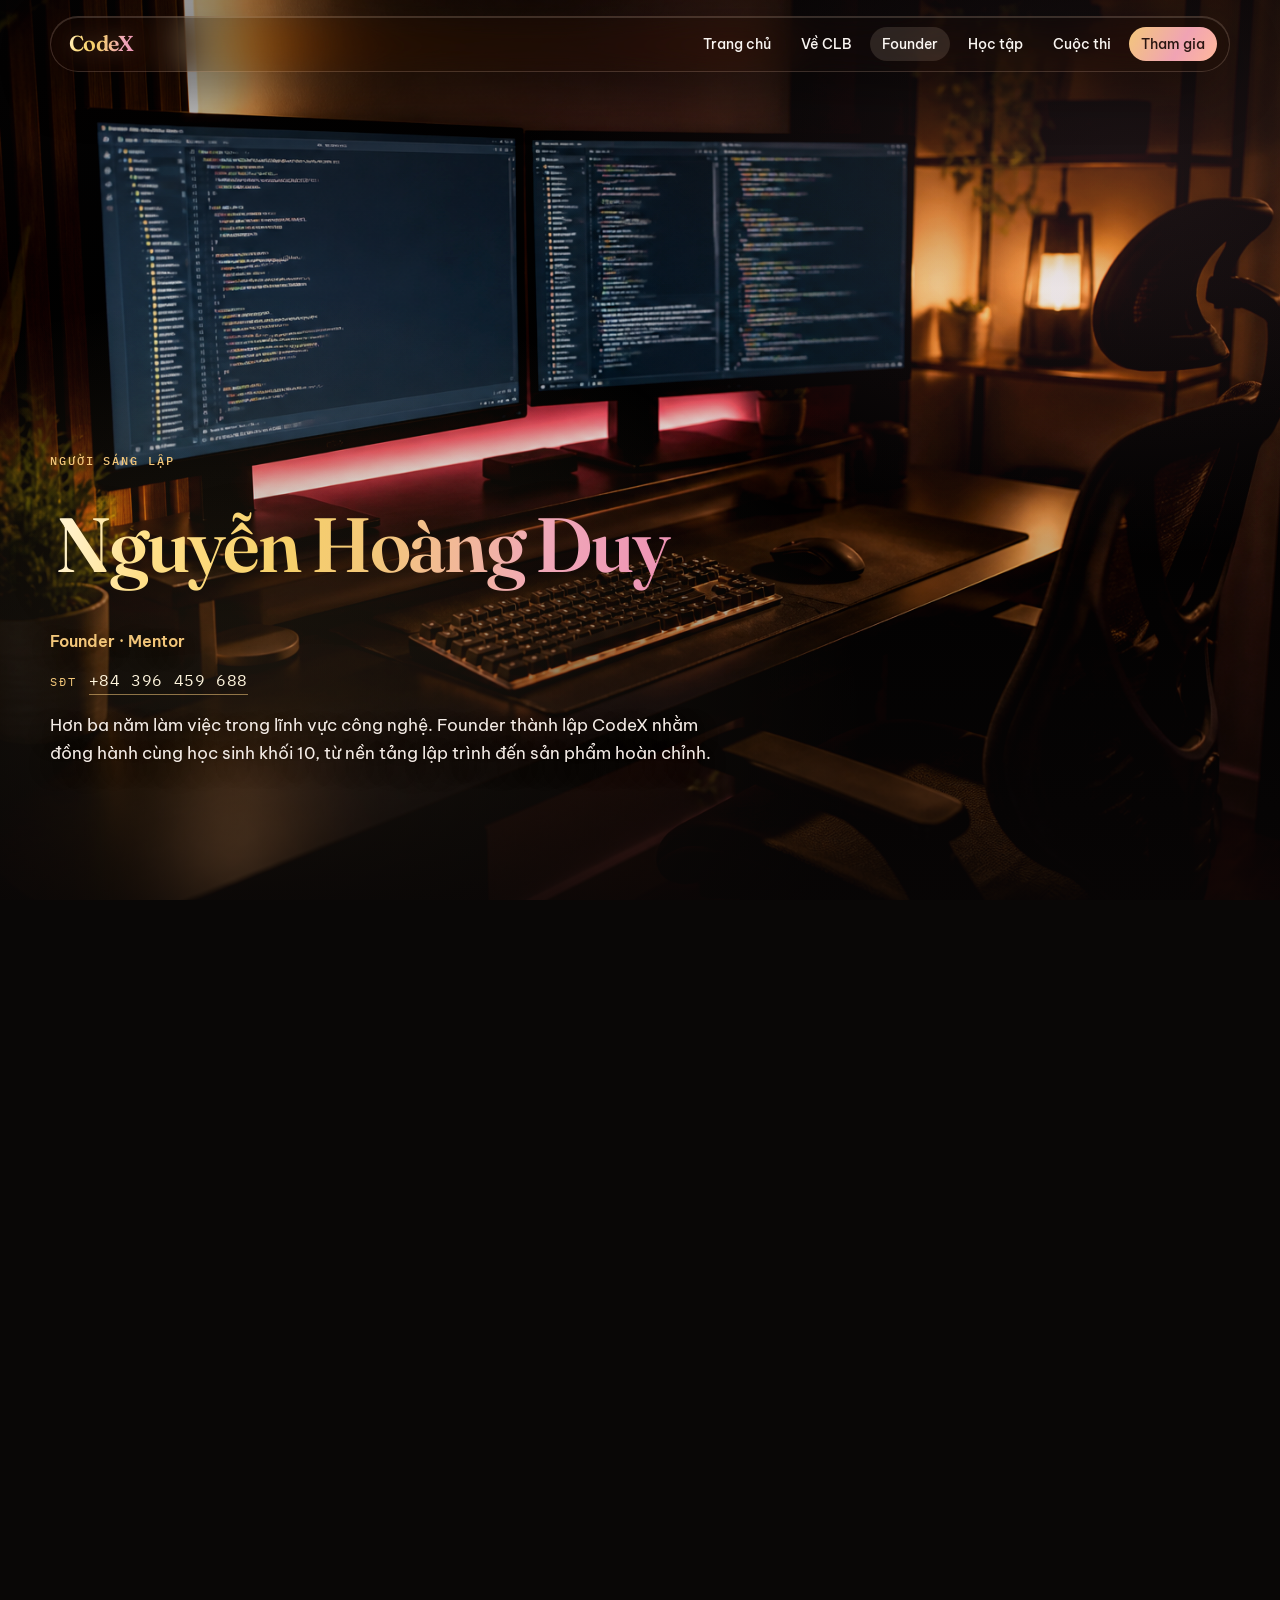
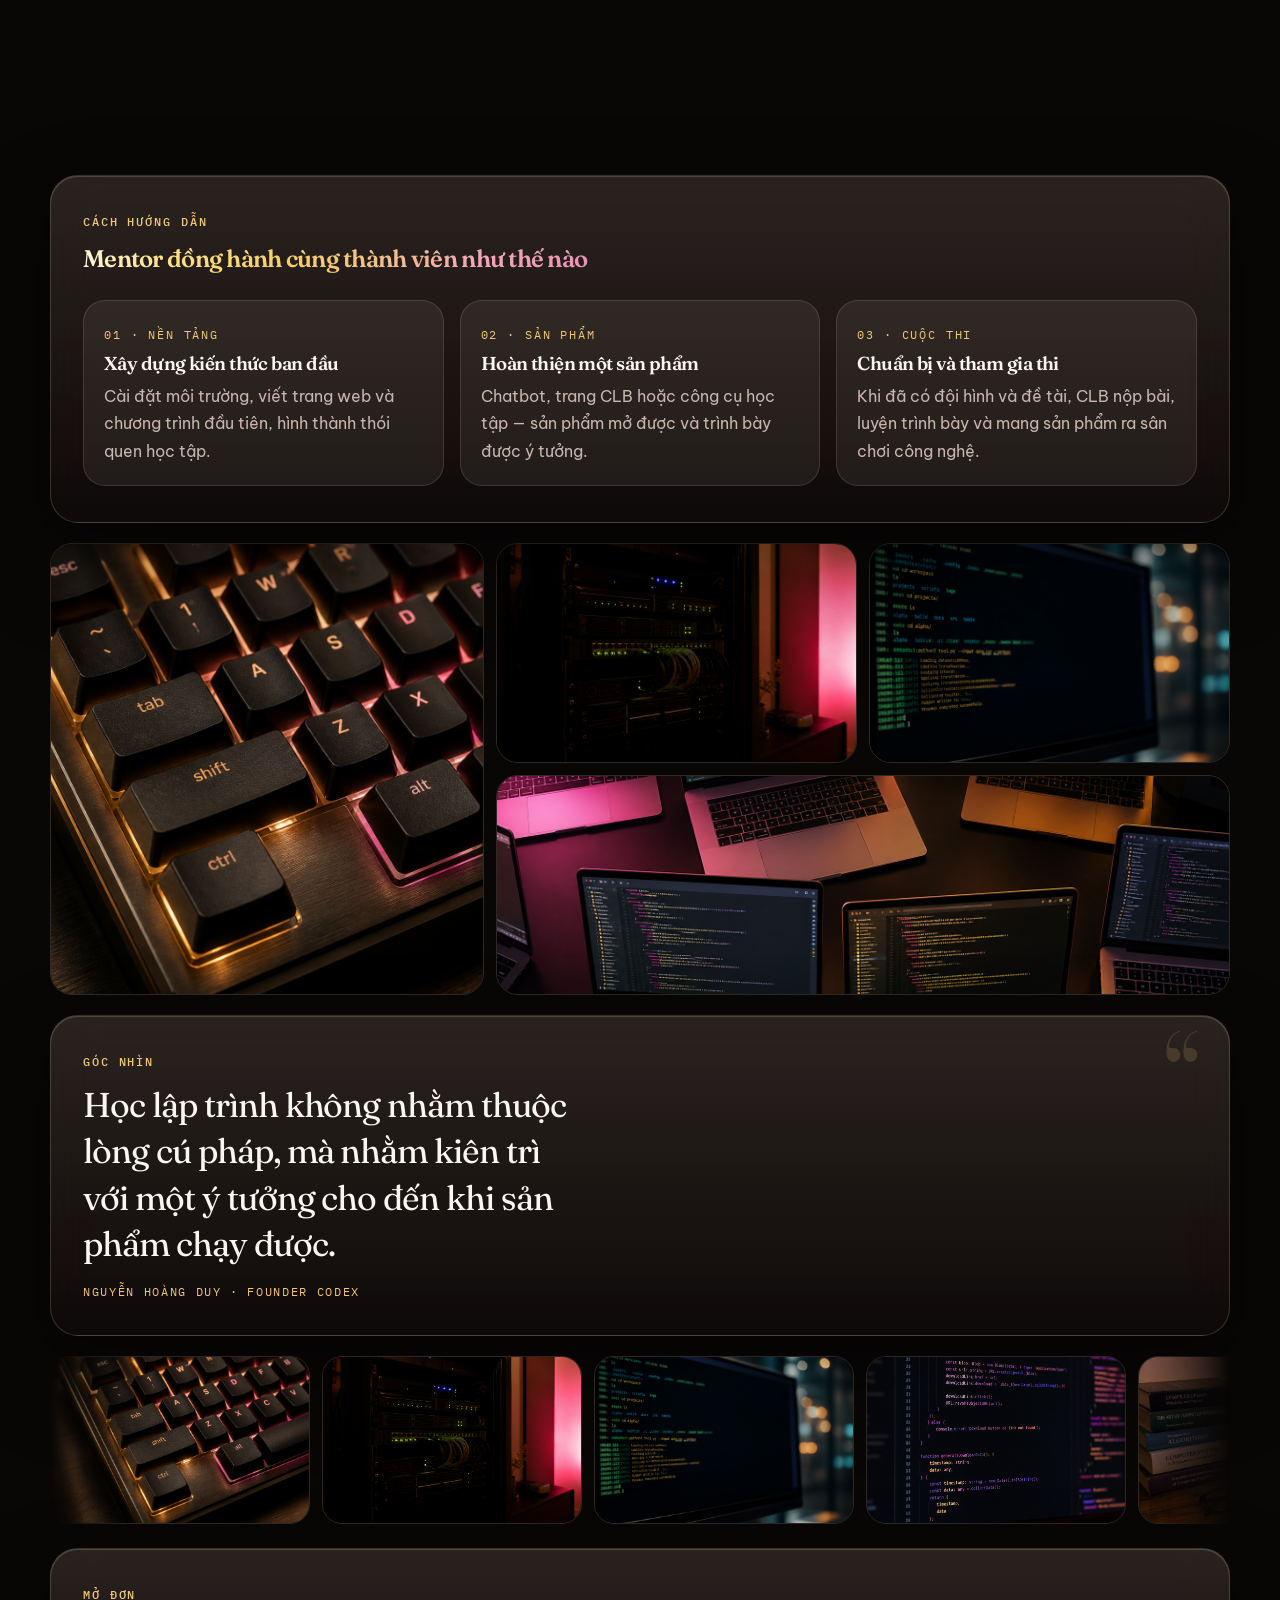
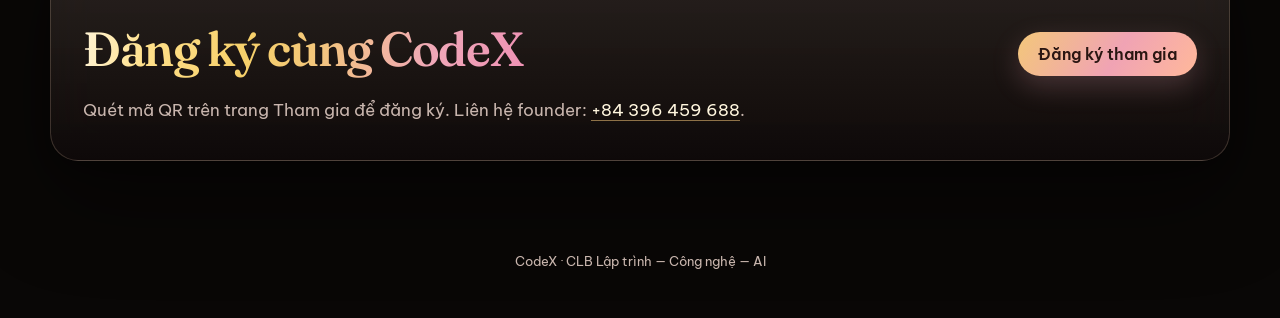
==== founder.html @ 91919896 "Day code tu dung folder" ====
<!DOCTYPE html>
<html lang="vi">
<head>
  <meta charset="UTF-8" />
  <meta name="viewport" content="width=device-width, initial-scale=1.0" />
  <title>CodeX — Founder</title>
  <meta name="description" content="Nguyễn Hoàng Duy — người sáng lập CLB CodeX." />
  <link rel="preconnect" href="https://fonts.googleapis.com" />
  <link rel="preconnect" href="https://fonts.gstatic.com" crossorigin />
  <link href="https://fonts.googleapis.com/css2?family=Be+Vietnam+Pro:wght@400;500;600;700&family=IBM+Plex+Mono:wght@400;500&family=Fraunces:opsz,wght@9..144,500;9..144,600;9..144,700&display=swap" rel="stylesheet" />
  <link rel="stylesheet" href="style.css" />
</head>
<body data-page="founder">
  <div class="aurora" aria-hidden="true">
    <div class="aurora-base"></div>
    <div class="aurora-ribbon r1"></div>
    <div class="aurora-ribbon r2"></div>
    <div class="aurora-ribbon r3"></div>
    <div class="aurora-orb o1"></div>
    <div class="aurora-orb o2"></div>
    <div class="aurora-orb o3"></div>
    <div class="aurora-grid"></div>
    <div class="aurora-grain"></div>
  </div>

  <header class="site-header">
    <a class="brand shine-text" href="index.html">CodeX</a>
    <button class="nav-toggle" type="button" aria-label="Mở menu" aria-expanded="false">Menu</button>
    <nav class="nav">
      <a href="index.html">Trang chủ</a>
      <a href="ve-clb.html">Về CLB</a>
      <a href="founder.html" aria-current="page">Founder</a>
      <a href="hoc-tap.html">Học tập</a>
      <a href="cuoc-thi.html">Cuộc thi</a>
      <a class="nav-cta" href="tham-gia.html">Tham gia</a>
    </nav>
  </header>

  <section class="hero-stage">
    <img class="hero-bg" src="assets/photos/founder-desk.png" alt="" />
    <div class="hero-veil"></div>
    <div class="hero-copy">
      <p class="eyebrow">Người sáng lập</p>
      <h1 class="page-hero-title shine-text">Nguyễn Hoàng Duy</h1>
      <p class="role">Founder · Mentor</p>
      <p class="founder-contact">
        <span>SĐT</span>
        <a href="tel:+84396459688">+84 396 459 688</a>
      </p>
      <p class="lead">
        Hơn ba năm làm việc trong lĩnh vực công nghệ. Founder thành lập CodeX nhằm
        đồng hành cùng học sinh khối 10, từ nền tảng lập trình đến sản phẩm hoàn chỉnh.
      </p>
    </div>
  </section>

  <main>
    <section class="split-block panel reveal">
      <div>
        <p class="kicker">Câu chuyện</p>
        <h2>Đồng hành sát sao với từng thành viên.</h2>
        <p class="lead">
          CodeX tổ chức theo hướng lớp nhỏ. Mentor làm việc cùng từng bạn, xác định
          điểm còn vướng mắc và hỗ trợ đến khi trang web hoặc chương trình chạy được.
        </p>
        <div class="chip-row">
          <span class="chip">Web · Python</span>
          <span class="chip">Khối 10</span>
          <span class="chip">Cuộc thi công nghệ</span>
        </div>
      </div>
      <figure class="split-photo">
        <img src="assets/photos/night-code.png" alt="Góc làm việc khi lập trình" />
      </figure>
    </section>

    <section class="stat-row reveal">
      <article class="stat">
        <strong class="shine-text">3+</strong>
        <span>Năm làm việc trong ngành</span>
      </article>
      <article class="stat">
        <strong class="shine-text">Giải Nhất</strong>
        <span>Editech 2024–2025</span>
      </article>
      <article class="stat">
        <strong class="shine-text">Top 50</strong>
        <span>Solve for Tomorrow</span>
      </article>
      <article class="stat">
        <strong class="shine-text">1–1</strong>
        <span>Hướng dẫn đến khi sản phẩm chạy được</span>
      </article>
    </section>

    <section class="panel reveal">
      <p class="kicker">Thành tích cá nhân</p>
      <h2>Một số dấu mốc đã đi qua</h2>
      <ul class="awards">
        <li>
          <span class="award-icon">🥇</span>
          <div>
            <strong>Giải Nhất Editech 2024–2025</strong>
            <span>Thành tích cá nhân — sân chơi giáo dục và công nghệ</span>
          </div>
        </li>
        <li>
          <span class="award-icon">🏆</span>
          <div>
            <strong>Top 50 Solve for Tomorrow 2024–2025</strong>
            <span>Samsung — thành tích cá nhân</span>
          </div>
        </li>
      </ul>
    </section>

    <section class="panel reveal">
      <p class="kicker">Cách hướng dẫn</p>
      <h2>Mentor đồng hành cùng thành viên như thế nào</h2>
      <ol class="steps">
        <li>
          <span class="step-num">01 · Nền tảng</span>
          <h3>Xây dựng kiến thức ban đầu</h3>
          <p>Cài đặt môi trường, viết trang web và chương trình đầu tiên, hình thành thói quen học tập.</p>
        </li>
        <li>
          <span class="step-num">02 · Sản phẩm</span>
          <h3>Hoàn thiện một sản phẩm</h3>
          <p>Chatbot, trang CLB hoặc công cụ học tập — sản phẩm mở được và trình bày được ý tưởng.</p>
        </li>
        <li>
          <span class="step-num">03 · Cuộc thi</span>
          <h3>Chuẩn bị và tham gia thi</h3>
          <p>Khi đã có đội hình và đề tài, CLB nộp bài, luyện trình bày và mang sản phẩm ra sân chơi công nghệ.</p>
        </li>
      </ol>
    </section>

    <section class="mosaic reveal" aria-label="Không gian làm việc">
      <figure class="shot tall">
        <img src="assets/photos/keyboard.png" alt="Bàn phím" />
      </figure>
      <figure class="shot">
        <img src="assets/photos/server.png" alt="Máy chủ" />
      </figure>
      <figure class="shot">
        <img src="assets/photos/terminal.png" alt="Dòng lệnh" />
      </figure>
      <figure class="shot wide">
        <img src="assets/photos/laptops.png" alt="Laptop trên bàn làm việc" />
      </figure>
    </section>

    <section class="quote-card panel reveal">
      <p class="kicker">Góc nhìn</p>
      <blockquote>Học lập trình không nhằm thuộc lòng cú pháp, mà nhằm kiên trì với một ý tưởng cho đến khi sản phẩm chạy được.</blockquote>
      <cite>Nguyễn Hoàng Duy · Founder CodeX</cite>
    </section>

    <section class="photo-marquee" aria-label="Ảnh không gian làm việc">
      <div class="marquee-track">
        <img src="assets/photos/keyboard.png" alt="" />
        <img src="assets/photos/server.png" alt="" />
        <img src="assets/photos/terminal.png" alt="" />
        <img src="assets/photos/night-code.png" alt="" />
        <img src="assets/photos/books.png" alt="" />
        <img src="assets/photos/python-screen.png" alt="" />
        <img src="assets/photos/keyboard.png" alt="" />
        <img src="assets/photos/server.png" alt="" />
        <img src="assets/photos/terminal.png" alt="" />
        <img src="assets/photos/night-code.png" alt="" />
        <img src="assets/photos/books.png" alt="" />
        <img src="assets/photos/python-screen.png" alt="" />
      </div>
    </section>

    <section class="cta-banner panel reveal">
      <div>
        <p class="kicker">Mở đơn</p>
        <h2 class="shine-text">Đăng ký cùng CodeX</h2>
        <p class="lead">
          Quét mã QR trên trang Tham gia để đăng ký. Liên hệ founder:
          <a class="text-link" href="tel:+84396459688">+84 396 459 688</a>.
        </p>
      </div>
      <a class="btn" href="tham-gia.html">Đăng ký tham gia</a>
    </section>
  </main>

  <footer class="site-footer">
    <p>CodeX · CLB Lập trình — Công nghệ — AI</p>
  </footer>
  <script src="script.js"></script>
</body>
</html>
---- style.css ----
@font-face {
  font-family: "PP Woodland";
  src:
    local("PP Woodland"),
    local("PPWoodland-Regular"),
    url("fonts/PPWoodland-Regular.woff2") format("woff2"),
    url("fonts/PPWoodland-Regular.woff") format("woff");
  font-weight: 400;
  font-style: normal;
  font-display: swap;
}

@font-face {
  font-family: "PP Woodland";
  src:
    local("PP Woodland Medium"),
    local("PPWoodland-Medium"),
    url("fonts/PPWoodland-Medium.woff2") format("woff2");
  font-weight: 500;
  font-style: normal;
  font-display: swap;
}

@font-face {
  font-family: "PP Woodland";
  src:
    local("PP Woodland Bold"),
    local("PPWoodland-Bold"),
    url("fonts/PPWoodland-Bold.woff2") format("woff2"),
    url("fonts/PPWoodland-Bold.woff") format("woff");
  font-weight: 700;
  font-style: normal;
  font-display: swap;
}

:root {
  --bg: #0b0809;
  --text: #faf6f2;
  --muted: #c9b6ae;
  --stroke: rgba(255, 214, 186, 0.18);
  --glass: rgba(18, 12, 12, 0.48);
  --gold: #f3c77a;
  --rose: #f0a3b4;
  --peach: #ffc9b0;
  --title-grad: linear-gradient(
    100deg,
    #fff6de 0%,
    #ffe08a 16%,
    #f6d06a 38%,
    #f3c77a 52%,
    #f0a8b8 78%,
    #ee90b4 100%
  );
  --radius: 28px;
  --font: "Be Vietnam Pro", system-ui, sans-serif;
  --display: "PP Woodland", Fraunces, "Times New Roman", serif;
  --mono: "IBM Plex Mono", ui-monospace, "SF Mono", Menlo, monospace;
}

*,
*::before,
*::after {
  box-sizing: border-box;
}

html {
  scroll-behavior: smooth;
  color-scheme: dark;
}

body {
  margin: 0;
  font-family: var(--font);
  color: var(--text);
  background: #090706;
  min-height: 100vh;
  overflow-x: hidden;
}

::selection {
  background: rgba(240, 163, 180, 0.38);
  color: #fff8f4;
}

img {
  max-width: 100%;
  display: block;
}

h1,
h2,
h3,
.brand,
.logo,
.kicker {
  font-family: var(--display);
  font-weight: 600;
  letter-spacing: -0.03em;
  margin: 0;
}

h1,
h2,
.page-hero-title,
.recruit-title,
.brand {
  background-image: var(--title-grad);
  -webkit-background-clip: text;
  background-clip: text;
  color: transparent;
  width: max-content;
  max-width: 100%;
  padding: 0.14em 0.12em 0.2em 0.08em;
  margin-left: -0.08em;
  line-height: 1.18;
  overflow: visible;
  -webkit-box-decoration-break: clone;
  box-decoration-break: clone;
}

p {
  line-height: 1.7;
}

a {
  color: inherit;
}

main {
  position: relative;
  z-index: 1;
  width: min(1180px, calc(100% - 32px));
  margin: 0 auto;
  padding: 28px 0 48px;
}

body:has(.hero-stage) main {
  margin-top: -64px;
  padding-top: 0;
}

body[data-page="join"] main {
  margin-top: 0;
  width: min(720px, calc(100% - 32px));
}

.aurora {
  position: fixed;
  inset: 0;
  overflow: hidden;
  pointer-events: none;
  z-index: 0;
}

.aurora-base {
  position: absolute;
  inset: 0;
  background:
    radial-gradient(
      ellipse 80% 60% at 12% 8%,
      rgba(243, 199, 122, 0.28),
      transparent 58%
    ),
    radial-gradient(
      ellipse 70% 55% at 88% 12%,
      rgba(240, 163, 180, 0.32),
      transparent 55%
    ),
    radial-gradient(
      ellipse 90% 70% at 50% 110%,
      rgba(255, 176, 148, 0.18),
      transparent 62%
    ),
    linear-gradient(165deg, #1a120f 0%, #0c0808 42%, #140c10 100%);
}

.aurora-ribbon {
  position: absolute;
  width: 160vw;
  height: 42vh;
  left: -30%;
  filter: blur(52px);
  opacity: 0.62;
  mix-blend-mode: screen;
  will-change: transform;
}

.aurora-ribbon.r1 {
  --tilt: -22deg;
  top: -6%;
  background: linear-gradient(
    90deg,
    transparent 0%,
    rgba(255, 214, 150, 0.55) 28%,
    rgba(255, 186, 176, 0.7) 52%,
    rgba(240, 150, 170, 0.4) 72%,
    transparent 100%
  );
  animation: aurora-drift 22s ease-in-out infinite;
}

.aurora-ribbon.r2 {
  --tilt: 16deg;
  top: 28%;
  height: 36vh;
  background: linear-gradient(
    90deg,
    transparent 8%,
    rgba(240, 163, 180, 0.5) 32%,
    rgba(255, 201, 176, 0.58) 54%,
    rgba(243, 199, 122, 0.42) 76%,
    transparent 100%
  );
  filter: blur(64px);
  animation: aurora-drift 28s ease-in-out infinite reverse;
}

.aurora-ribbon.r3 {
  --tilt: -12deg;
  bottom: -8%;
  height: 34vh;
  background: linear-gradient(
    90deg,
    transparent 0%,
    rgba(255, 176, 148, 0.35) 30%,
    rgba(243, 180, 122, 0.4) 58%,
    rgba(232, 140, 168, 0.28) 80%,
    transparent 100%
  );
  filter: blur(72px);
  animation: aurora-drift 26s ease-in-out infinite 1.4s;
}

.aurora-orb {
  position: absolute;
  border-radius: 50%;
  filter: blur(90px);
  mix-blend-mode: screen;
}

.aurora-orb.o1 {
  width: 520px;
  height: 520px;
  top: -140px;
  left: -120px;
  background: radial-gradient(circle, #f6d08a 0%, rgba(246, 208, 138, 0) 70%);
  opacity: 0.55;
  animation: aurora-float 18s ease-in-out infinite;
}

.aurora-orb.o2 {
  width: 460px;
  height: 460px;
  top: 8%;
  right: -140px;
  background: radial-gradient(circle, #f2a6b8 0%, rgba(242, 166, 184, 0) 70%);
  opacity: 0.5;
  animation: aurora-float 24s ease-in-out infinite reverse;
}

.aurora-orb.o3 {
  width: 380px;
  height: 380px;
  bottom: -80px;
  left: 28%;
  background: radial-gradient(circle, #ffc4ae 0%, rgba(255, 196, 174, 0) 72%);
  opacity: 0.38;
  animation: aurora-float 20s ease-in-out infinite 2s;
}

.aurora-grid {
  position: absolute;
  inset: 0;
  background-image:
    linear-gradient(rgba(255, 220, 190, 0.045) 1px, transparent 1px),
    linear-gradient(90deg, rgba(255, 220, 190, 0.045) 1px, transparent 1px);
  background-size: 72px 72px;
  mask-image: radial-gradient(
    ellipse 70% 60% at 50% 32%,
    #000 10%,
    transparent 78%
  );
  opacity: 0.55;
}

.aurora-grain {
  position: absolute;
  inset: 0;
  opacity: 0.22;
  mix-blend-mode: overlay;
  background-image: url("data:image/svg+xml,%3Csvg viewBox='0 0 240 240' xmlns='http://www.w3.org/2000/svg'%3E%3Cfilter id='n'%3E%3CfeTurbulence type='fractalNoise' baseFrequency='0.8' numOctaves='4' stitchTiles='stitch'/%3E%3C/filter%3E%3Crect width='100%25' height='100%25' filter='url(%23n)'/%3E%3C/svg%3E");
}

.aurora::after {
  content: "";
  position: absolute;
  inset: 0;
  background: radial-gradient(
    ellipse at center,
    transparent 40%,
    rgba(8, 6, 6, 0.55) 100%
  );
}

@keyframes aurora-drift {
  0%,
  100% {
    transform: translate3d(0, 0, 0) rotate(var(--tilt, -18deg)) scale(1);
  }
  50% {
    transform: translate3d(3.5%, 2.5%, 0)
      rotate(calc(var(--tilt, -18deg) + 6deg)) scale(1.06);
  }
}

@keyframes aurora-float {
  0%,
  100% {
    transform: translate3d(0, 0, 0) scale(1);
  }
  50% {
    transform: translate3d(4%, 6%, 0) scale(1.08);
  }
}

.site-header {
  position: fixed;
  z-index: 10;
  top: 16px;
  left: 50%;
  transform: translateX(-50%);
  width: min(1180px, calc(100% - 24px));
  display: flex;
  align-items: center;
  justify-content: space-between;
  gap: 16px;
  padding: 10px 12px 10px 18px;
  border-radius: 999px;
  background: rgba(16, 11, 10, 0.28);
  backdrop-filter: blur(22px) saturate(160%);
  -webkit-backdrop-filter: blur(22px) saturate(160%);
  border: 1px solid var(--stroke);
  box-shadow:
    0 18px 50px rgba(0, 0, 0, 0.35),
    inset 0 1px 0 rgba(255, 236, 214, 0.16);
}

.brand {
  font-size: 1.35rem;
  text-decoration: none;
  filter: drop-shadow(0 0 10px rgba(243, 199, 122, 0.28));
}

.nav {
  display: flex;
  align-items: center;
  gap: 6px;
}

.nav a {
  text-decoration: none;
  font-size: 0.88rem;
  font-weight: 500;
  padding: 8px 12px;
  border-radius: 999px;
}

.nav a:hover,
.nav a[aria-current="page"] {
  background: rgba(255, 228, 204, 0.12);
}

.nav-cta {
  position: relative;
  overflow: hidden;
  isolation: isolate;
  background: linear-gradient(120deg, #f3c77a, #f0a3b4 58%, #ffb89a) !important;
  color: #2a1612 !important;
  font-weight: 600;
}

.nav-cta::after {
  content: "";
  position: absolute;
  inset: -50% -90%;
  background: linear-gradient(
    105deg,
    transparent 18%,
    rgba(255, 255, 255, 0.88) 50%,
    transparent 82%
  );
  transform: translateX(-85%) skewX(-18deg);
  pointer-events: none;
}

.nav-cta:hover::after,
.nav-cta:focus-visible::after {
  animation: shine-sweep 2s ease;
}

.nav-toggle {
  display: none;
  border: 0;
  background: rgba(255, 228, 204, 0.12);
  color: #fff;
  border-radius: 999px;
  padding: 8px 14px;
  font: inherit;
}

.panel {
  position: relative;
  background:
    linear-gradient(180deg, rgba(255, 232, 210, 0.12), rgba(16, 10, 10, 0.5)),
    var(--glass);
  backdrop-filter: blur(26px) saturate(150%);
  -webkit-backdrop-filter: blur(26px) saturate(150%);
  border: 1px solid var(--stroke);
  border-radius: var(--radius);
  box-shadow:
    0 40px 90px rgba(0, 0, 0, 0.42),
    0 8px 24px rgba(0, 0, 0, 0.22),
    inset 0 1px 0 rgba(255, 236, 214, 0.18);
  padding: 36px 32px;
  margin-bottom: 20px;
}

.hero {
  text-align: center;
  padding: 56px 32px;
}

.sr-only {
  position: absolute;
  width: 1px;
  height: 1px;
  padding: 0;
  margin: -1px;
  overflow: hidden;
  clip: rect(0, 0, 0, 0);
  white-space: nowrap;
  border: 0;
}

.hero-stage {
  position: relative;
  z-index: 1;
  width: 100%;
  min-height: 100svh;
  display: flex;
  align-items: flex-end;
  padding: 0 0 12vh;
  overflow: hidden;
}

.hero-bg {
  position: absolute;
  inset: 0;
  width: 100%;
  height: 100%;
  object-fit: cover;
  object-position: center center;
  z-index: 0;
  filter: saturate(1.08) contrast(1.05);
  transform-origin: center center;
  animation: kenburns 32s ease-in-out infinite alternate;
}

body[data-page="home"] .hero-bg {
  object-position: 50% 42%;
}

body[data-page="founder"] .hero-bg {
  object-position: 32% 48%;
}

body[data-page="about"] .hero-bg {
  object-position: 50% 40%;
}

body[data-page="learn"] .hero-bg {
  object-position: 50% 46%;
}

body[data-page="contests"] .hero-bg {
  object-position: 48% 42%;
}

body[data-page="join"] .hero-bg {
  object-position: 50% 50%;
}

.hero-veil {
  position: absolute;
  inset: 0;
  z-index: 1;
  background:
    linear-gradient(
      180deg,
      rgba(9, 6, 6, 0.42) 0%,
      rgba(9, 6, 6, 0.08) 32%,
      rgba(9, 6, 6, 0.18) 58%,
      rgba(9, 6, 6, 0.82) 100%
    ),
    radial-gradient(
      ellipse at 20% 80%,
      rgba(243, 199, 122, 0.16),
      transparent 42%
    ),
    radial-gradient(
      ellipse at 88% 18%,
      rgba(240, 163, 180, 0.14),
      transparent 38%
    );
}

.hero-copy {
  position: relative;
  z-index: 2;
  width: min(1180px, calc(100% - 48px));
  margin: 0 auto;
  display: flex;
  flex-direction: column;
  justify-content: flex-end;
  padding: 0;
  transition: transform 0.35s ease-out;
}

body[data-page="home"] .hero-stage {
  align-items: center;
  padding: 108px 0 64px;
}

body[data-page="home"] .hero-veil {
  background:
    linear-gradient(
      90deg,
      rgba(9, 6, 6, 0.58) 0%,
      rgba(9, 6, 6, 0.22) 26%,
      rgba(9, 6, 6, 0.02) 48%,
      rgba(9, 6, 6, 0.18) 100%
    ),
    linear-gradient(
      180deg,
      rgba(9, 6, 6, 0.4) 0%,
      rgba(9, 6, 6, 0.06) 30%,
      rgba(9, 6, 6, 0.14) 62%,
      rgba(9, 6, 6, 0.78) 100%
    ),
    radial-gradient(
      ellipse at 18% 58%,
      rgba(243, 199, 122, 0.16),
      transparent 44%
    ),
    radial-gradient(
      ellipse at 78% 28%,
      rgba(240, 163, 180, 0.18),
      transparent 40%
    );
}

body[data-page="home"] .hero-copy {
  width: min(1180px, calc(100% - 48px));
  justify-content: center;
}

body[data-page="home"] .eyebrow,
body[data-page="home"] .lead,
body[data-page="home"] .hero-actions {
  max-width: min(100%, 42rem);
}

body[data-page="home"] .lead-line {
  display: block;
  white-space: nowrap;
}

body[data-page="home"] .eyebrow {
  white-space: nowrap;
}

body[data-page="home"] .hero-actions {
  flex-wrap: nowrap;
}

body[data-page="home"] .hero-actions .btn {
  white-space: nowrap;
}

.hero-title {
  display: flex;
  flex-direction: column;
  align-items: flex-start;
  gap: 0.02em;
  margin: 8px 0 18px;
}

.hero-copy .lead {
  margin-left: 0;
  text-align: left;
  color: #f4ece6;
  text-shadow: 0 10px 28px rgba(0, 0, 0, 0.45);
}

.hero-copy .hero-actions {
  justify-content: flex-start;
}

.page-hero-title {
  font-size: clamp(2.6rem, 7vw, 4.8rem);
  line-height: 1.18;
  max-width: 18ch;
  margin: 8px 0 16px;
  filter: drop-shadow(0 16px 28px rgba(0, 0, 0, 0.45));
}

.hero-copy .role {
  color: var(--gold);
  text-shadow: 0 8px 20px rgba(0, 0, 0, 0.4);
}

.founder-contact {
  display: flex;
  align-items: baseline;
  gap: 12px;
  margin: 0 0 16px;
  font-family: var(--mono);
  letter-spacing: 0.04em;
}

.founder-contact span {
  font-size: 0.72rem;
  letter-spacing: 0.16em;
  text-transform: uppercase;
  color: var(--gold);
}

.founder-contact a,
.text-link,
.founder-phone a {
  color: #fff6de;
  text-decoration: none;
  border-bottom: 1px solid rgba(243, 199, 122, 0.55);
  transition: color 0.2s ease, border-color 0.2s ease;
}

.founder-contact a:hover,
.text-link:hover,
.founder-phone a:hover {
  color: var(--gold);
  border-bottom-color: var(--gold);
}

.founder-phone {
  margin: 12px 0 0;
  color: var(--muted);
  font-size: 0.95rem;
}

body[data-page="join"] .hero-stage {
  align-items: center;
  justify-content: center;
  padding: 96px 16px 48px;
}

.eyebrow,
.kicker,
.year {
  font-family: var(--mono);
  font-weight: 500;
  color: var(--gold);
  font-size: 0.74rem;
  letter-spacing: 0.16em;
  text-transform: uppercase;
  margin-bottom: 10px;
}

.logo {
  font-size: clamp(5.4rem, 14vw, 9.4rem);
  line-height: 0.92;
  margin: 0;
  padding: 0.04em 0.08em 0.08em 0.02em;
  white-space: nowrap;
  filter: drop-shadow(0 18px 36px rgba(0, 0, 0, 0.45))
    drop-shadow(0 0 22px rgba(243, 199, 122, 0.35));
}

.recruit-title {
  display: block;
  font-family: var(--display);
  font-size: clamp(1.55rem, 3.1vw, 2.35rem);
  line-height: 1.12;
  letter-spacing: -0.03em;
  font-weight: 600;
  white-space: nowrap;
  width: max-content;
  max-width: none;
  margin-top: 0.08em;
  filter: drop-shadow(0 12px 22px rgba(0, 0, 0, 0.4));
}

.shine-text {
  display: inline-block;
  background-image: var(--title-grad);
  background-size: 100% 100%;
  background-position: 0 0;
  background-repeat: no-repeat;
  -webkit-background-clip: text;
  background-clip: text;
  color: transparent;
}

.shine-text:hover,
.shine-text:focus-visible {
  background-image:
    linear-gradient(
      100deg,
      transparent 0%,
      transparent 22%,
      rgba(255, 255, 255, 0.22) 36%,
      rgba(255, 255, 255, 0.98) 50%,
      rgba(255, 255, 255, 0.22) 64%,
      transparent 78%,
      transparent 100%
    ),
    var(--title-grad);
  background-size:
    280% 160%,
    100% 100%;
  background-position:
    -90% 0,
    0 0;
  animation: text-shine 2.2s ease;
}

@keyframes text-shine {
  from {
    background-position:
      -90% 0,
      0 0;
  }
  to {
    background-position:
      170% 0,
      0 0;
  }
}

.lead {
  max-width: 42rem;
  margin: 0 auto 24px;
  color: var(--muted);
  font-size: 1.05rem;
}

.panel > .lead,
.founder-panel .lead {
  margin-left: 0;
  margin-right: 0;
}

.hero-actions {
  display: flex;
  justify-content: center;
  gap: 12px;
  flex-wrap: wrap;
}

.btn {
  display: inline-flex;
  align-items: center;
  justify-content: center;
  text-decoration: none;
  border: 0;
  cursor: pointer;
  font: inherit;
  font-weight: 600;
  padding: 12px 20px;
  border-radius: 999px;
  color: #2a1612;
  background: linear-gradient(120deg, #f3c77a, #f0a3b4 55%, #ffb89a);
  box-shadow: 0 10px 28px rgba(240, 163, 180, 0.22);
  position: relative;
  overflow: hidden;
  isolation: isolate;
  transition:
    transform 0.2s ease,
    box-shadow 0.2s ease,
    filter 0.2s ease;
}

.btn::after {
  content: "";
  position: absolute;
  inset: -55% -95%;
  background: linear-gradient(
    105deg,
    transparent 16%,
    rgba(255, 255, 255, 0.9) 50%,
    transparent 84%
  );
  transform: translateX(-85%) skewX(-18deg);
  pointer-events: none;
}

.btn:hover,
.btn:focus-visible {
  transform: translateY(-1px);
  filter: brightness(1.05);
  box-shadow: 0 14px 32px rgba(243, 199, 122, 0.28);
}

.btn:hover::after,
.btn:focus-visible::after {
  animation: shine-sweep 2s ease;
}

@keyframes shine-sweep {
  from {
    transform: translateX(-85%) skewX(-18deg);
  }
  to {
    transform: translateX(85%) skewX(-18deg);
  }
}

.btn.ghost {
  background: rgba(255, 232, 214, 0.08);
  border: 1px solid var(--stroke);
  color: var(--text);
  box-shadow: none;
}

.link-grid,
.page-grid,
.learn-grid,
.contest-grid,
.goal-grid,
.tech-grid {
  display: grid;
  gap: 16px;
}

.link-grid {
  grid-template-columns: repeat(3, 1fr);
}

.card-link {
  text-decoration: none;
  margin: 0;
  transition:
    transform 0.25s ease,
    background 0.25s ease,
    border-color 0.25s ease;
}

.card-link:hover {
  transform: translateY(-4px);
  background:
    linear-gradient(180deg, rgba(255, 232, 210, 0.16), rgba(16, 10, 10, 0.42)),
    var(--glass);
  border-color: rgba(243, 199, 122, 0.38);
}

.card-link h2,
.panel h1,
.panel h2 {
  margin-bottom: 10px;
}

.card-link p:last-child,
.goal-card p,
.learn-card p,
.contest p {
  color: var(--muted);
  margin: 0;
}

.goal-grid {
  grid-template-columns: repeat(2, 1fr);
  margin-top: 22px;
}

.goal-card,
.learn-card,
.contest,
.tech-card {
  background: rgba(255, 232, 214, 0.07);
  border: 1px solid rgba(255, 214, 186, 0.14);
  border-radius: 22px;
  padding: 20px;
  transition:
    transform 0.3s ease,
    border-color 0.3s ease,
    box-shadow 0.3s ease,
    background 0.3s ease;
}

.goal-card:hover,
.learn-card:hover,
.contest:hover,
.tech-card:hover {
  transform: translateY(-6px);
  border-color: rgba(243, 199, 122, 0.38);
  background: rgba(255, 232, 214, 0.11);
  box-shadow: 0 22px 48px rgba(0, 0, 0, 0.28);
}

.learn-grid {
  grid-template-columns: repeat(3, 1fr);
  gap: 22px;
  margin-bottom: 22px;
}

.learn-grid .panel {
  margin: 0;
}

.learn-logos {
  display: flex;
  gap: 8px;
  margin-bottom: 14px;
}

.learn-logos img {
  width: 34px;
  height: 34px;
  object-fit: contain;
}

.logo-light {
  filter: invert(1) brightness(1.3);
}

.tech-grid {
  grid-template-columns: repeat(9, minmax(0, 1fr));
  margin-top: 22px;
}

.tech-card {
  display: flex;
  flex-direction: column;
  align-items: center;
  gap: 10px;
  padding: 16px 8px;
}

.tech-card span {
  font-size: 0.78rem;
  text-align: center;
}

.tech-logo {
  width: 68px;
  height: 68px;
  display: grid;
  place-items: center;
  border-radius: 20px;
  background: rgba(255, 232, 214, 0.12);
  transition:
    transform 0.3s ease,
    background 0.3s ease;
}

.tech-card:hover .tech-logo {
  transform: scale(1.08);
  background: rgba(255, 232, 214, 0.2);
}

.tech-logo img {
  width: 42px;
  height: 42px;
  object-fit: contain;
}

.tech-logo.duo {
  display: flex;
  gap: 6px;
}

.tech-logo.duo img {
  width: 28px;
  height: 28px;
}

.contest-grid {
  grid-template-columns: repeat(2, 1fr);
  gap: 22px;
  margin-bottom: 22px;
}

.contest.panel,
.learn-card.panel {
  margin: 0;
}

.year {
  margin: 0 0 8px;
}

.founder-panel {
  display: grid;
  grid-template-columns: 160px 1fr;
  gap: 28px;
  align-items: center;
}

.avatar-wrap {
  width: 148px;
  height: 148px;
  margin: 0 auto;
}

.avatar {
  width: 148px;
  height: 148px;
  border-radius: 50%;
  display: grid;
  place-items: center;
  font-family: var(--display);
  font-size: 2rem;
  color: #2a1612;
  background: linear-gradient(145deg, #f6d08a, #f0a3b4 55%, #ffb89a);
  box-shadow: 0 16px 40px rgba(240, 163, 180, 0.28);
}

.role {
  color: var(--gold);
  font-weight: 600;
  margin: 6px 0 12px;
}

.awards {
  list-style: none;
  padding: 0;
  margin: 18px 0 0;
  display: grid;
  gap: 12px;
}

.awards li {
  display: flex;
  gap: 12px;
  padding: 16px 18px;
  border-radius: 18px;
  border: 1px solid rgba(255, 214, 186, 0.14);
  background: rgba(255, 232, 214, 0.07);
  transition:
    transform 0.28s ease,
    border-color 0.28s ease,
    background 0.28s ease,
    box-shadow 0.28s ease;
}

.awards li:hover {
  transform: translateX(8px);
  border-color: rgba(243, 199, 122, 0.42);
  background: rgba(255, 232, 214, 0.12);
  box-shadow: 0 16px 36px rgba(0, 0, 0, 0.22);
}

.awards strong {
  display: block;
}

.awards span {
  color: var(--muted);
  font-size: 0.88rem;
}

.join-panel {
  display: grid;
  grid-template-columns: 1fr 1fr;
  gap: 28px;
  align-items: start;
}

.join-form {
  display: grid;
  grid-template-columns: 1fr 1fr;
  gap: 12px;
}

.join-form label {
  display: grid;
  gap: 6px;
  font-size: 0.8rem;
  color: var(--muted);
}

.join-form .full,
.join-form .btn,
.form-note {
  grid-column: 1 / -1;
}

.join-form input {
  background: rgba(255, 232, 214, 0.08);
  border: 1px solid rgba(255, 214, 186, 0.22);
  border-radius: 999px;
  padding: 12px 16px;
  color: #fff;
  font: inherit;
}

.join-form input::placeholder {
  color: rgba(201, 182, 174, 0.7);
}

.join-form input:focus {
  outline: none;
  border-color: #f3c77a;
  box-shadow: 0 0 0 3px rgba(243, 199, 122, 0.18);
}

.form-note {
  color: var(--gold);
  font-weight: 600;
  margin: 0;
}

.photo-rail,
.gallery,
.mosaic {
  display: grid;
  gap: 12px;
  margin-bottom: 20px;
}

.photo-rail {
  grid-template-columns: 1.25fr 1fr 1.1fr;
}

.gallery,
.mosaic {
  grid-template-columns: 1.2fr 1fr 1fr;
  grid-template-rows: 220px 220px;
}

.shot,
.split-photo,
.media-card,
.media-in,
.founder-photo,
.join-photo,
.page-banner,
.slide {
  min-width: 0;
  min-height: 0;
}

.shot {
  margin: 0;
  overflow: hidden;
  border-radius: 22px;
  border: 1px solid rgba(255, 214, 186, 0.16);
}

.shot img,
.split-photo img,
.page-banner img,
.media-card > img,
.media-in > img,
.founder-photo img,
.join-photo img {
  width: 100%;
  height: 100%;
  object-fit: cover;
  object-position: center center;
  display: block;
}

.shot img,
.media-card > img,
.split-photo img,
.media-in > img {
  transition: transform 0.7s cubic-bezier(0.22, 1, 0.36, 1);
}

.shot img {
  height: 210px;
}

.shot:hover img,
.media-card:hover img,
.media-in:hover > img,
.split-photo:hover img {
  transform: scale(1.06);
}

.gallery .tall,
.mosaic .tall {
  grid-row: 1 / -1;
}

.mosaic .shot {
  height: 100%;
}

.gallery .tall img,
.mosaic .tall img,
.mosaic .shot img {
  height: 100%;
  min-height: 0;
}

.gallery .wide,
.mosaic .wide {
  grid-column: 2 / -1;
}

.photo-slider {
  position: relative;
  height: 460px;
  margin: 8px 0 36px;
  perspective: 1400px;
}

.slider-stage {
  position: relative;
  height: 100%;
}

.slide {
  position: absolute;
  top: 8%;
  left: 50%;
  width: min(72%, 860px);
  height: 84%;
  margin: 0;
  border-radius: 28px;
  overflow: hidden;
  border: 1px solid rgba(255, 214, 186, 0.2);
  box-shadow: 0 30px 70px rgba(0, 0, 0, 0.45);
  transform: translateX(-50%) scale(0.72);
  opacity: 0;
  pointer-events: none;
  transition:
    transform 0.85s cubic-bezier(0.22, 1, 0.36, 1),
    opacity 0.85s ease;
}

.slide img {
  width: 100%;
  height: 100%;
  object-fit: cover;
  transform: scale(1.08);
  transition: transform 8s ease;
}

.slide[data-pos="0"] img {
  transform: scale(1.18);
}

.slide figcaption {
  position: absolute;
  left: 18px;
  bottom: 16px;
  z-index: 2;
  margin: 0;
  padding: 8px 12px;
  border-radius: 999px;
  font-family: var(--mono);
  font-size: 0.72rem;
  letter-spacing: 0.12em;
  text-transform: uppercase;
  color: #fff8f2;
  background: rgba(12, 8, 8, 0.45);
  backdrop-filter: blur(12px);
  opacity: 0;
  transform: translateY(8px);
  transition:
    opacity 0.4s ease,
    transform 0.4s ease;
}

.slide[data-pos="0"] figcaption {
  opacity: 1;
  transform: translateY(0);
}

.slide[data-pos="0"] {
  transform: translateX(-50%) scale(1);
  opacity: 1;
  pointer-events: auto;
  z-index: 4;
}

.slide[data-pos="-1"] {
  transform: translateX(-118%) scale(0.78);
  opacity: 0.42;
  z-index: 3;
}

.slide[data-pos="1"] {
  transform: translateX(18%) scale(0.78);
  opacity: 0.42;
  z-index: 3;
}

.slide[data-pos="-2"],
.slide[data-pos="2"] {
  transform: translateX(-50%) scale(0.62);
  opacity: 0;
  z-index: 1;
}

.slider-nav {
  position: absolute;
  top: 50%;
  z-index: 5;
  width: 44px;
  height: 44px;
  border: 1px solid var(--stroke);
  border-radius: 50%;
  background: rgba(16, 11, 10, 0.45);
  backdrop-filter: blur(16px);
  color: #fff;
  cursor: pointer;
  transform: translateY(-50%);
}

.slider-nav.prev {
  left: 8px;
}

.slider-nav.next {
  right: 8px;
}

.slider-nav::before {
  content: "";
  display: block;
  width: 10px;
  height: 10px;
  margin: 0 auto;
  border-right: 2px solid #fff;
  border-bottom: 2px solid #fff;
}

.slider-nav.prev::before {
  transform: rotate(135deg);
  margin-left: 16px;
}

.slider-nav.next::before {
  transform: rotate(-45deg);
  margin-left: 12px;
}

.slider-dots {
  position: absolute;
  left: 0;
  right: 0;
  bottom: 0;
  display: flex;
  justify-content: center;
  gap: 8px;
  z-index: 5;
}

.slider-dots button {
  width: 8px;
  height: 8px;
  padding: 0;
  border: 0;
  border-radius: 999px;
  background: rgba(255, 232, 214, 0.28);
  cursor: pointer;
}

.slider-dots button[aria-current="true"] {
  width: 28px;
  background: linear-gradient(90deg, #f3c77a, #f0a3b4);
}

.photo-marquee {
  overflow: hidden;
  margin: 0 0 24px;
  mask-image: linear-gradient(
    90deg,
    transparent,
    #000 7%,
    #000 93%,
    transparent
  );
}

.marquee-track {
  display: flex;
  gap: 12px;
  width: max-content;
  animation: marquee 42s linear infinite;
}

.marquee-track img {
  width: 260px;
  height: 168px;
  object-fit: cover;
  border-radius: 20px;
  border: 1px solid rgba(255, 214, 186, 0.16);
}

.photo-marquee:hover .marquee-track,
.tech-ticker:hover .ticker-track {
  animation-play-state: paused;
}

.tech-ticker {
  overflow: hidden;
  margin: 0 0 28px;
  padding: 14px 0;
  border-block: 1px solid rgba(255, 214, 186, 0.12);
}

.ticker-track {
  display: flex;
  gap: 36px;
  width: max-content;
  animation: marquee 28s linear infinite;
}

.ticker-track span {
  font-family: var(--mono);
  font-size: 0.78rem;
  letter-spacing: 0.18em;
  text-transform: uppercase;
  color: var(--gold);
  white-space: nowrap;
}

.reveal {
  opacity: 0;
  transform: translateY(28px);
  transition:
    opacity 0.7s ease,
    transform 0.7s ease;
}

.reveal.in {
  opacity: 1;
  transform: none;
}

@keyframes kenburns {
  from {
    transform: scale(1.02);
  }
  to {
    transform: scale(1.08);
  }
}

@keyframes marquee {
  to {
    transform: translateX(-50%);
  }
}

.join-stage {
  min-height: 100svh;
  display: grid;
  place-items: center;
  width: min(720px, calc(100% - 32px));
  margin: 0 auto;
  position: relative;
}

.liquid-orb {
  position: absolute;
  z-index: 2;
  filter: blur(40px);
  mix-blend-mode: screen;
  animation: liquid-move 12s ease-in-out infinite;
}

.liquid-orb.o-a {
  width: 340px;
  height: 340px;
  top: 12%;
  left: -8%;
  background: radial-gradient(circle, #f3c77a, transparent 68%);
  opacity: 0.55;
}

.liquid-orb.o-b {
  width: 300px;
  height: 300px;
  right: -10%;
  bottom: 16%;
  background: radial-gradient(circle, #f0a3b4, transparent 68%);
  opacity: 0.5;
  animation-delay: -4s;
}

.liquid-orb.o-c {
  width: 220px;
  height: 220px;
  left: 38%;
  top: 22%;
  background: radial-gradient(circle, #ffc9b0, transparent 70%);
  opacity: 0.38;
  animation-delay: -7s;
}

.liquid-card {
  position: relative;
  z-index: 3;
  width: min(520px, 100%);
  padding: 42px 36px 36px;
  text-align: center;
  background: linear-gradient(
    180deg,
    rgba(255, 236, 220, 0.16),
    rgba(16, 10, 10, 0.42)
  );
  backdrop-filter: blur(28px) saturate(170%);
  -webkit-backdrop-filter: blur(28px) saturate(170%);
  border: 1px solid rgba(255, 214, 186, 0.22);
  box-shadow:
    0 40px 90px rgba(0, 0, 0, 0.35),
    inset 0 1px 0 rgba(255, 255, 255, 0.2);
  animation: liquid-morph 14s ease-in-out infinite;
}

.liquid-card h1 {
  font-size: clamp(2.4rem, 8vw, 3.6rem);
  margin-bottom: 12px;
}

.liquid-card .lead,
.liquid-card .invite {
  margin-left: auto;
  margin-right: auto;
}

.invite {
  color: var(--muted);
  margin: 0 0 22px;
}

.qr-plate {
  width: 220px;
  height: 220px;
  margin: 0 auto 14px;
  padding: 14px;
  background: #faf6f2;
  border-radius: 32px;
}

.qr-plate img {
  width: 100%;
  height: 100%;
  object-fit: contain;
}

.qr-hint {
  font-family: var(--mono);
  font-size: 0.72rem;
  letter-spacing: 0.12em;
  text-transform: uppercase;
  color: var(--gold);
  margin: 0;
}

@keyframes liquid-morph {
  0%,
  100% {
    border-radius: 46% 54% 42% 58% / 48% 42% 58% 52%;
  }
  33% {
    border-radius: 58% 42% 54% 46% / 40% 60% 40% 60%;
  }
  66% {
    border-radius: 42% 58% 38% 62% / 56% 44% 56% 44%;
  }
}

@keyframes liquid-move {
  0%,
  100% {
    transform: translate3d(0, 0, 0) scale(1);
  }
  50% {
    transform: translate3d(8%, -6%, 0) scale(1.12);
  }
}

.split-block {
  display: grid;
  grid-template-columns: 1fr 1.05fr;
  gap: 28px;
  align-items: center;
}

.split-photo {
  margin: 0;
  height: 380px;
  border-radius: 22px;
  overflow: hidden;
  box-shadow: 0 28px 60px rgba(0, 0, 0, 0.4);
}

.stat-row {
  display: grid;
  grid-template-columns: repeat(4, 1fr);
  gap: 12px;
  margin-bottom: 20px;
}

.stat {
  padding: 22px 18px;
  border-radius: 22px;
  border: 1px solid var(--stroke);
  background: rgba(16, 10, 10, 0.42);
  backdrop-filter: blur(18px);
}

.stat strong {
  display: inline-block;
  font-family: var(--display);
  font-size: 1.55rem;
  letter-spacing: -0.03em;
  margin-bottom: 6px;
}

.stat span {
  color: var(--muted);
  font-size: 0.86rem;
}

.bento {
  display: grid;
  grid-template-columns: 1.2fr 1fr 1fr;
  gap: 16px;
  margin-bottom: 20px;
}

.media-card {
  display: flex;
  flex-direction: column;
  padding: 0;
  overflow: hidden;
}

.media-card > img {
  height: 180px;
}

.media-body {
  padding: 20px 22px 24px;
}

.media-card h2,
.media-in h2,
.media-in h3 {
  margin: 8px 0 8px;
}

.cta-banner {
  display: flex;
  align-items: center;
  justify-content: space-between;
  gap: 24px;
}

.cta-banner h2 {
  font-size: clamp(2rem, 4vw, 3rem);
  margin-bottom: 8px;
}

.cta-banner .lead {
  margin-bottom: 0;
}

.page-banner {
  position: relative;
  height: min(72vh, 620px);
  margin-bottom: 28px;
  border-radius: 32px;
  overflow: hidden;
  border: 1px solid var(--stroke);
  box-shadow: 0 40px 90px rgba(0, 0, 0, 0.4);
}

.page-banner::after {
  content: "";
  position: absolute;
  inset: 0;
  background:
    linear-gradient(
      180deg,
      rgba(10, 7, 7, 0.22) 8%,
      rgba(10, 7, 7, 0.12) 40%,
      rgba(10, 7, 7, 0.82) 100%
    ),
    radial-gradient(
      ellipse at 80% 20%,
      rgba(240, 163, 180, 0.16),
      transparent 40%
    );
}

.page-banner img {
  filter: none;
  transform: scale(1.06);
}

.page-banner-copy {
  position: absolute;
  inset: auto 0 0;
  padding: 40px 36px 36px;
  z-index: 1;
  max-width: 46rem;
}

.page-banner-copy .lead {
  margin: 10px 0 0;
  max-width: 40rem;
}

.founder-hero {
  display: grid;
  grid-template-columns: 1.05fr 1fr;
  gap: 28px;
  align-items: center;
}

.founder-photo {
  margin: 0;
  height: 420px;
  border-radius: 22px;
  overflow: hidden;
}

.media-in {
  overflow: hidden;
  padding: 0 0 22px;
}

.media-in > img,
.learn-card.media-in > img,
.contest.media-in > img {
  margin: 0 0 16px;
  width: 100%;
  max-width: none;
  height: 168px;
  border-radius: 0;
}

.media-in .learn-logos,
.media-in h2,
.media-in h3,
.media-in > p,
.media-in .year {
  padding-left: 22px;
  padding-right: 22px;
}

.join-photo {
  margin: 18px 0 0;
  height: 220px;
  border-radius: 22px;
  overflow: hidden;
}

.quote-card {
  position: relative;
  overflow: hidden;
}

.quote-card::before {
  content: "“";
  position: absolute;
  top: 4px;
  right: 28px;
  font-family: var(--display);
  font-size: 8rem;
  line-height: 1;
  color: rgba(243, 199, 122, 0.16);
  pointer-events: none;
}

.quote-card blockquote {
  margin: 0;
  font-family: var(--display);
  font-size: clamp(1.45rem, 3.2vw, 2.15rem);
  line-height: 1.35;
  letter-spacing: -0.03em;
  max-width: 22ch;
}

.quote-card cite {
  display: block;
  margin-top: 16px;
  font-style: normal;
  font-family: var(--mono);
  font-size: 0.74rem;
  letter-spacing: 0.14em;
  text-transform: uppercase;
  color: var(--gold);
}

.steps {
  list-style: none;
  padding: 0;
  margin: 22px 0 0;
  display: grid;
  grid-template-columns: repeat(3, 1fr);
  gap: 16px;
  counter-reset: step;
}

.steps li {
  position: relative;
  padding: 22px 20px 20px;
  border-radius: 22px;
  border: 1px solid rgba(255, 214, 186, 0.14);
  background: rgba(255, 232, 214, 0.07);
  transition:
    transform 0.3s ease,
    border-color 0.3s ease,
    box-shadow 0.3s ease;
}

.steps li:hover {
  transform: translateY(-6px);
  border-color: rgba(243, 199, 122, 0.38);
  box-shadow: 0 22px 48px rgba(0, 0, 0, 0.28);
}

.step-num {
  display: inline-block;
  font-family: var(--mono);
  font-size: 0.72rem;
  letter-spacing: 0.16em;
  text-transform: uppercase;
  color: var(--gold);
  margin-bottom: 10px;
}

.steps h3 {
  margin-bottom: 8px;
}

.steps p {
  margin: 0;
  color: var(--muted);
}

.chip-row {
  display: flex;
  flex-wrap: wrap;
  gap: 10px;
  margin: 18px 0 0;
}

.chip {
  display: inline-flex;
  align-items: center;
  gap: 8px;
  padding: 8px 14px;
  border-radius: 999px;
  border: 1px solid rgba(255, 214, 186, 0.18);
  background: rgba(255, 232, 214, 0.08);
  font-size: 0.86rem;
}

.award-icon {
  width: 42px;
  height: 42px;
  flex: 0 0 42px;
  display: grid;
  place-items: center;
  border-radius: 14px;
  background: linear-gradient(
    145deg,
    rgba(246, 208, 138, 0.28),
    rgba(240, 163, 180, 0.18)
  );
  box-shadow: inset 0 1px 0 rgba(255, 236, 214, 0.2);
}

.principle-grid {
  display: grid;
  grid-template-columns: repeat(3, 1fr);
  gap: 16px;
  margin-top: 22px;
}

.principle {
  padding: 22px 20px;
  border-radius: 22px;
  border: 1px solid rgba(255, 214, 186, 0.14);
  background: rgba(255, 232, 214, 0.07);
  transition:
    transform 0.3s ease,
    border-color 0.3s ease,
    box-shadow 0.3s ease;
}

.principle:hover {
  transform: translateY(-6px);
  border-color: rgba(243, 199, 122, 0.38);
  box-shadow: 0 22px 48px rgba(0, 0, 0, 0.28);
}

.principle h3 {
  margin: 8px 0;
}

.principle p {
  margin: 0;
  color: var(--muted);
}

.join-reasons {
  width: min(1180px, calc(100% - 32px));
  margin: -32px auto 48px;
  display: grid;
  grid-template-columns: repeat(3, 1fr);
  gap: 16px;
  position: relative;
  z-index: 1;
}

.join-reason {
  padding: 22px 20px;
  text-align: center;
  margin-bottom: 0;
}

.join-reason h3 {
  margin-bottom: 8px;
}

.join-reason p {
  margin: 0;
  color: var(--muted);
}

.float-shots {
  position: absolute;
  inset: 0;
  pointer-events: none;
  z-index: 1;
  overflow: hidden;
}

.float-shots img {
  position: absolute;
  width: 160px;
  height: 110px;
  object-fit: cover;
  border-radius: 18px;
  border: 1px solid rgba(255, 214, 186, 0.22);
  box-shadow: 0 18px 40px rgba(0, 0, 0, 0.35);
  opacity: 0.55;
  animation: float-photo 16s ease-in-out infinite;
}

.float-shots img:nth-child(1) {
  top: 18%;
  left: 6%;
  transform: rotate(-8deg);
}

.float-shots img:nth-child(2) {
  top: 22%;
  right: 7%;
  animation-delay: -5s;
  transform: rotate(7deg);
}

.float-shots img:nth-child(3) {
  bottom: 12%;
  left: 10%;
  animation-delay: -9s;
  transform: rotate(5deg);
}

.float-shots img:nth-child(4) {
  bottom: 14%;
  right: 9%;
  animation-delay: -12s;
  transform: rotate(-6deg);
}

@keyframes float-photo {
  0%,
  100% {
    translate: 0 0;
  }
  50% {
    translate: 0 -14px;
  }
}

.stat {
  transition:
    transform 0.3s ease,
    border-color 0.3s ease;
}

.stat:hover {
  transform: translateY(-4px);
  border-color: rgba(243, 199, 122, 0.35);
}

.site-footer {
  position: relative;
  z-index: 1;
  text-align: center;
  color: var(--muted);
  font-size: 0.82rem;
  padding: 8px 16px 32px;
}

@media (max-width: 980px) {
  .hero-stage,
  .split-block,
  .bento,
  .founder-hero,
  .link-grid,
  .learn-grid,
  .join-panel,
  .founder-panel,
  .photo-rail,
  .gallery,
  .mosaic,
  .stat-row,
  .cta-banner,
  .steps,
  .principle-grid,
  .join-reasons {
    grid-template-columns: 1fr;
  }

  .hero-stage {
    min-height: 100svh;
    padding-bottom: 8vh;
  }

  body[data-page="home"] .hero-stage {
    align-items: flex-end;
    padding: 96px 0 8vh;
  }

  body[data-page="home"] .eyebrow,
  body[data-page="home"] .hero-title,
  body[data-page="home"] .lead,
  body[data-page="home"] .hero-actions {
    max-width: 100%;
  }

  body[data-page="home"] .hero-actions {
    flex-wrap: wrap;
  }

  body[data-page="home"] .lead-line {
    white-space: normal;
    display: inline;
  }

  .logo {
    font-size: clamp(4.4rem, 18vw, 7rem);
  }

  .recruit-title {
    font-size: clamp(1.35rem, 4.4vw, 2rem);
  }

  .photo-slider {
    height: 360px;
  }

  .slide {
    width: 82%;
  }

  .gallery,
  .mosaic {
    grid-template-rows: auto;
  }

  .gallery .tall,
  .gallery .wide,
  .mosaic .tall,
  .mosaic .wide {
    grid-column: auto;
    grid-row: auto;
  }

  .gallery .tall img,
  .mosaic .tall img,
  .mosaic .shot img,
  .shot img {
    height: 200px;
    min-height: 0;
  }

  .float-shots {
    display: none;
  }

  .cta-banner {
    display: grid;
  }

  .goal-grid,
  .contest-grid {
    grid-template-columns: 1fr 1fr;
  }

  .tech-grid {
    grid-template-columns: repeat(3, minmax(0, 1fr));
  }

  .nav-toggle {
    display: inline-flex;
  }

  .nav {
    display: none;
    position: absolute;
    top: calc(100% + 8px);
    right: 0;
    left: 0;
    flex-direction: column;
    padding: 10px;
    border-radius: 20px;
    background: rgba(16, 11, 10, 0.92);
    backdrop-filter: blur(22px);
    border: 1px solid var(--stroke);
  }

  .nav.open {
    display: flex;
  }
}

@media (max-width: 640px) {
  .goal-grid,
  .contest-grid,
  .join-form {
    grid-template-columns: 1fr;
  }

  .tech-grid {
    grid-template-columns: repeat(2, minmax(0, 1fr));
  }

  .panel,
  .hero {
    padding: 28px 18px;
  }

  .learn-card.panel.media-in,
  .contest.panel.media-in,
  .goal-card.media-in,
  .media-in {
    padding: 0 0 20px;
  }

  .hero-copy {
    width: min(1180px, calc(100% - 36px));
  }

  body[data-page="home"] .eyebrow {
    letter-spacing: 0.1em;
    font-size: 0.64rem;
  }

  body[data-page="home"] .lead-line {
    white-space: normal;
    display: inline;
  }

  .logo {
    font-size: clamp(3.6rem, 20vw, 5.4rem);
  }

  .recruit-title {
    font-size: clamp(1.25rem, 5.2vw, 1.7rem);
  }

  .founder-photo,
  .split-photo {
    height: 240px;
  }

  .learn-card.media-in > img,
  .contest.media-in > img,
  .media-in > img {
    margin: 0 0 14px;
    width: 100%;
    height: 150px;
  }
}

@media (prefers-reduced-motion: reduce) {
  html {
    scroll-behavior: auto;
  }

  .aurora-ribbon,
  .aurora-orb,
  .btn,
  .card-link,
  .shine-text,
  .nav-cta,
  .liquid-card,
  .liquid-orb,
  .slide,
  .hero-bg,
  .marquee-track,
  .ticker-track,
  .goal-card:hover,
  .learn-card:hover,
  .contest:hover,
  .tech-card:hover,
  .awards li:hover,
  .steps li:hover,
  .principle:hover,
  .stat:hover,
  .float-shots img {
    animation: none;
    transition: none;
  }

  .reveal {
    opacity: 1;
    transform: none;
  }

  .btn::after,
  .nav-cta::after {
    display: none;
  }
}
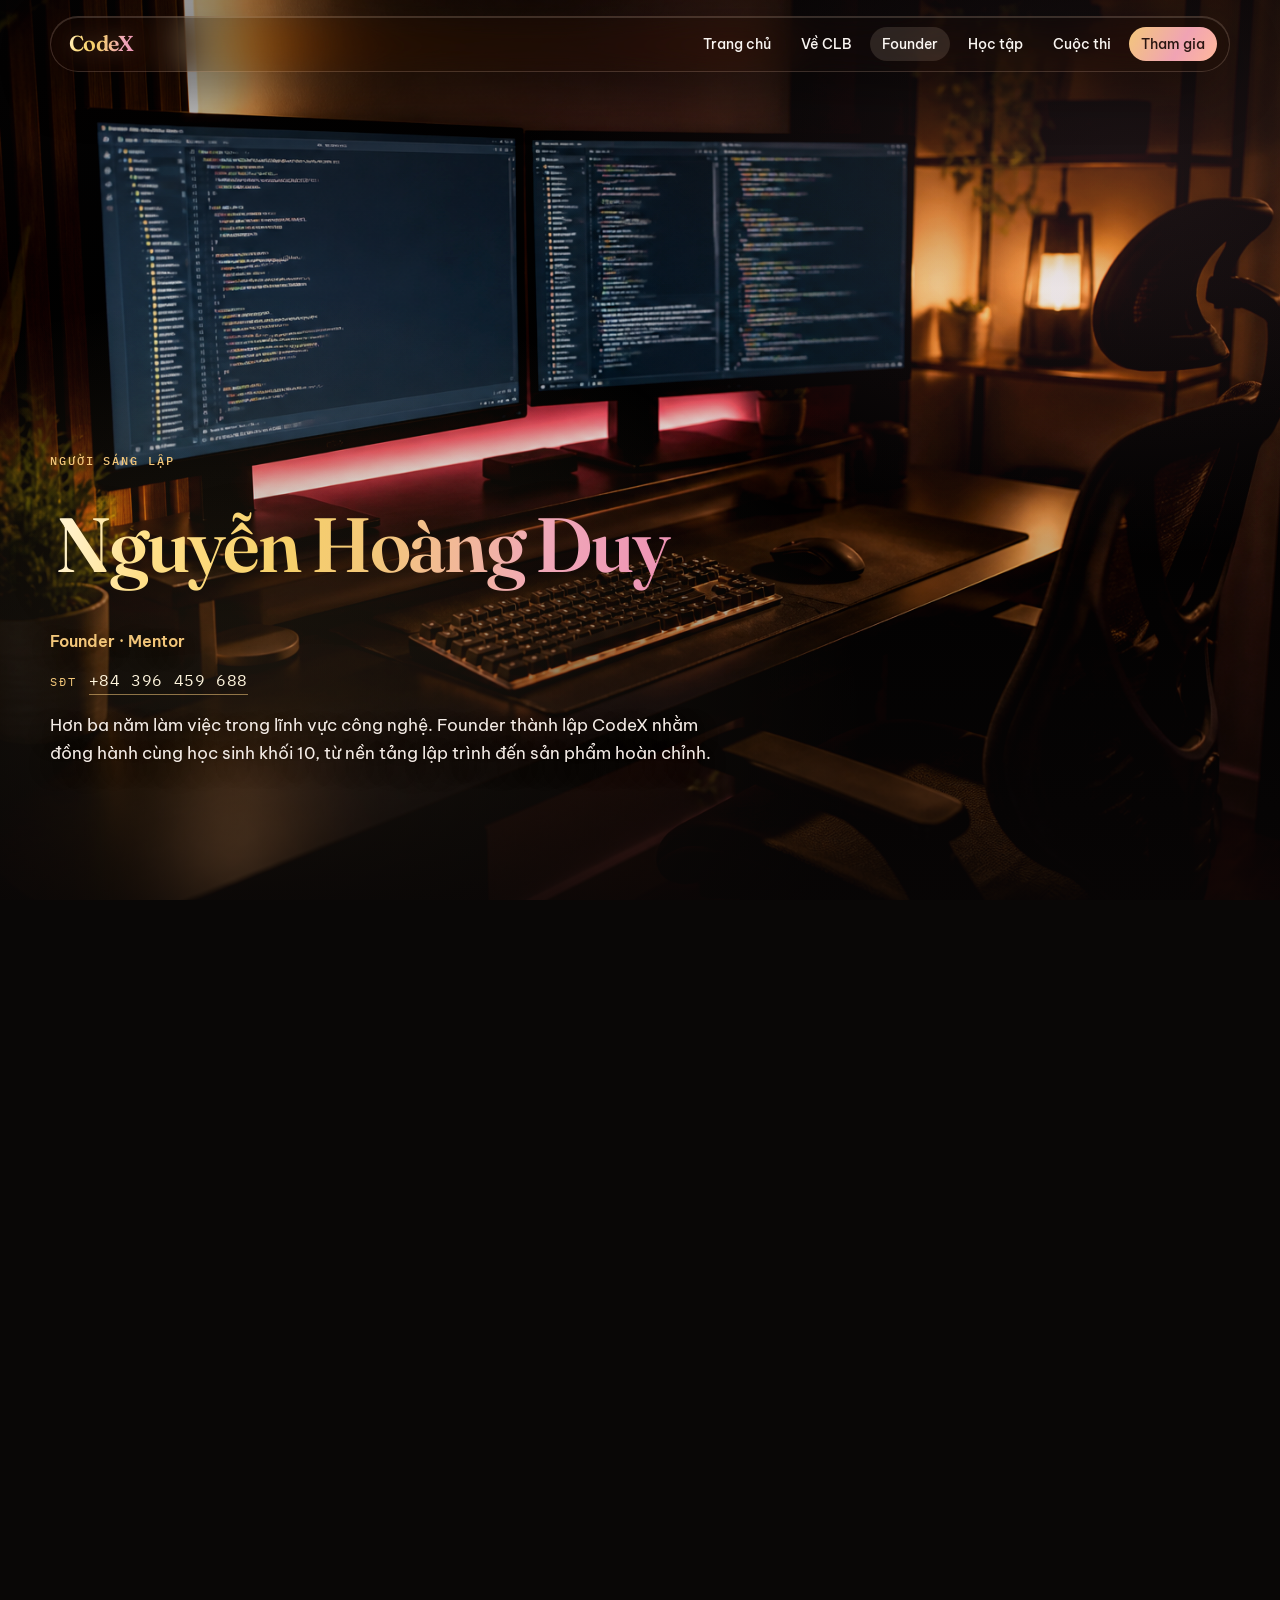
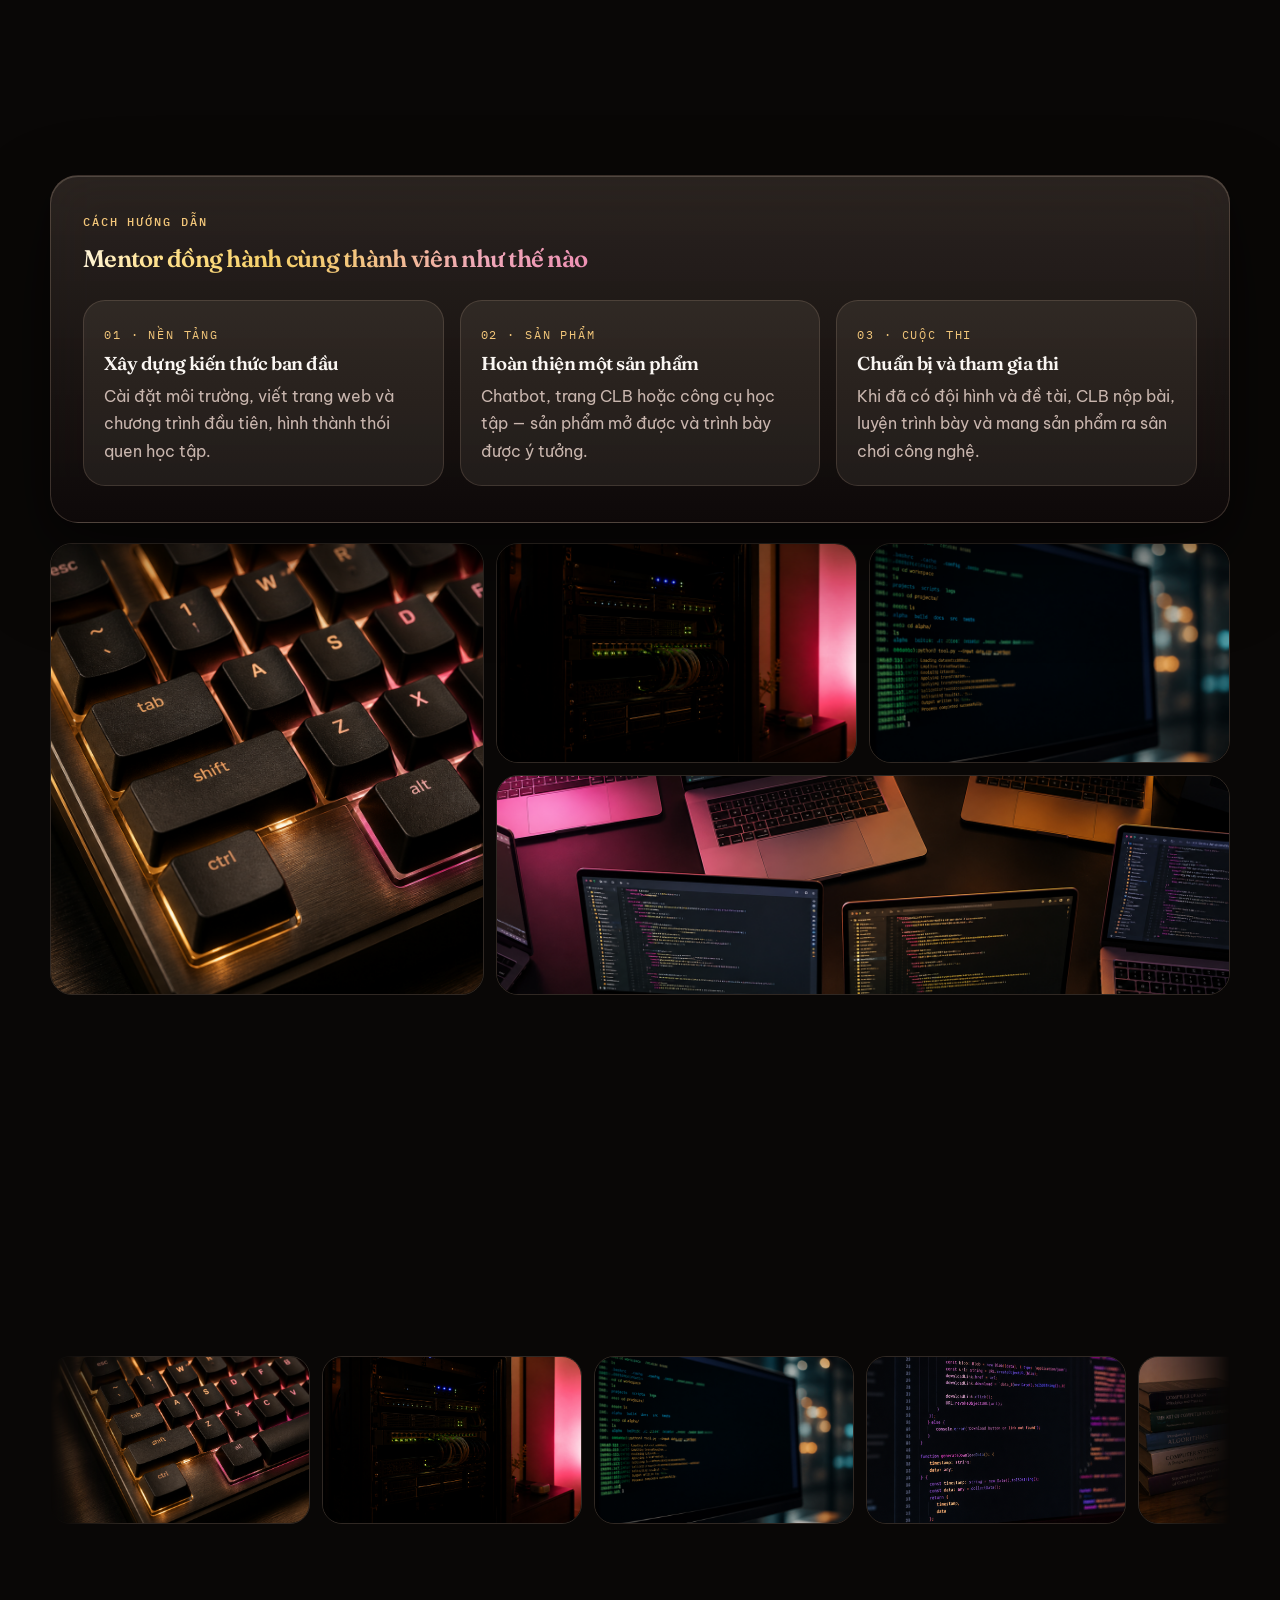
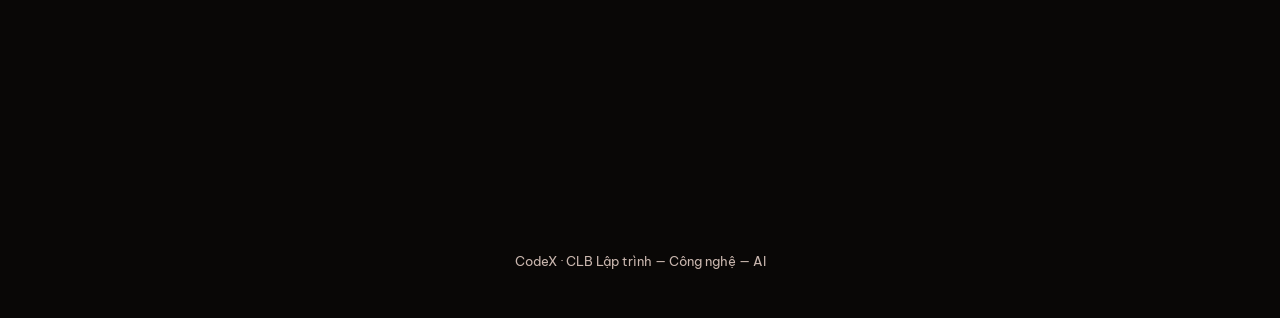
==== commit ed3f6533: "Nội dung bạn đã cập nhật hoặc sửa đổi" ====
--- a/founder.html
+++ b/founder.html
@@ -76,7 +76,7 @@
 
     <section class="stat-row reveal">
       <article class="stat">
-        <strong class="shine-text">3+</strong>
+        <strong class="shine-text">2+</strong>
         <span>Năm làm việc trong ngành</span>
       </article>
       <article class="stat">
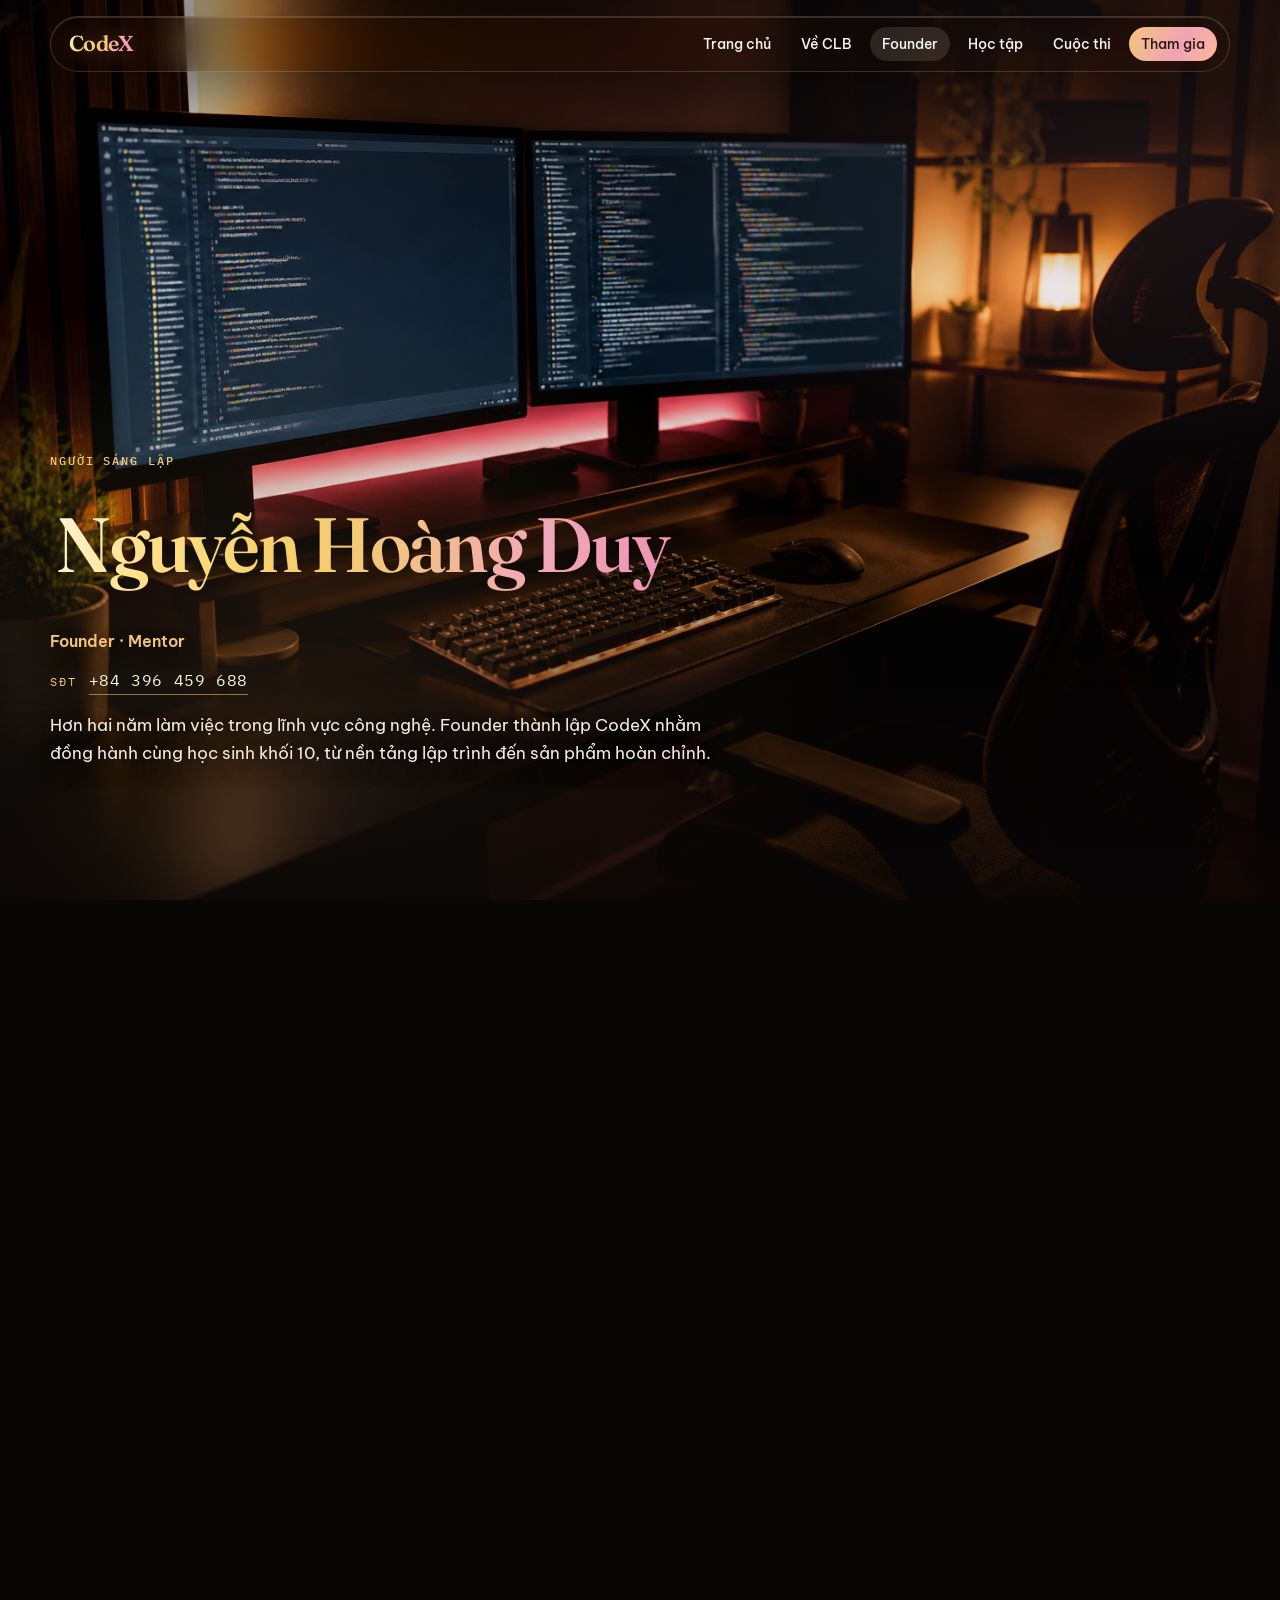
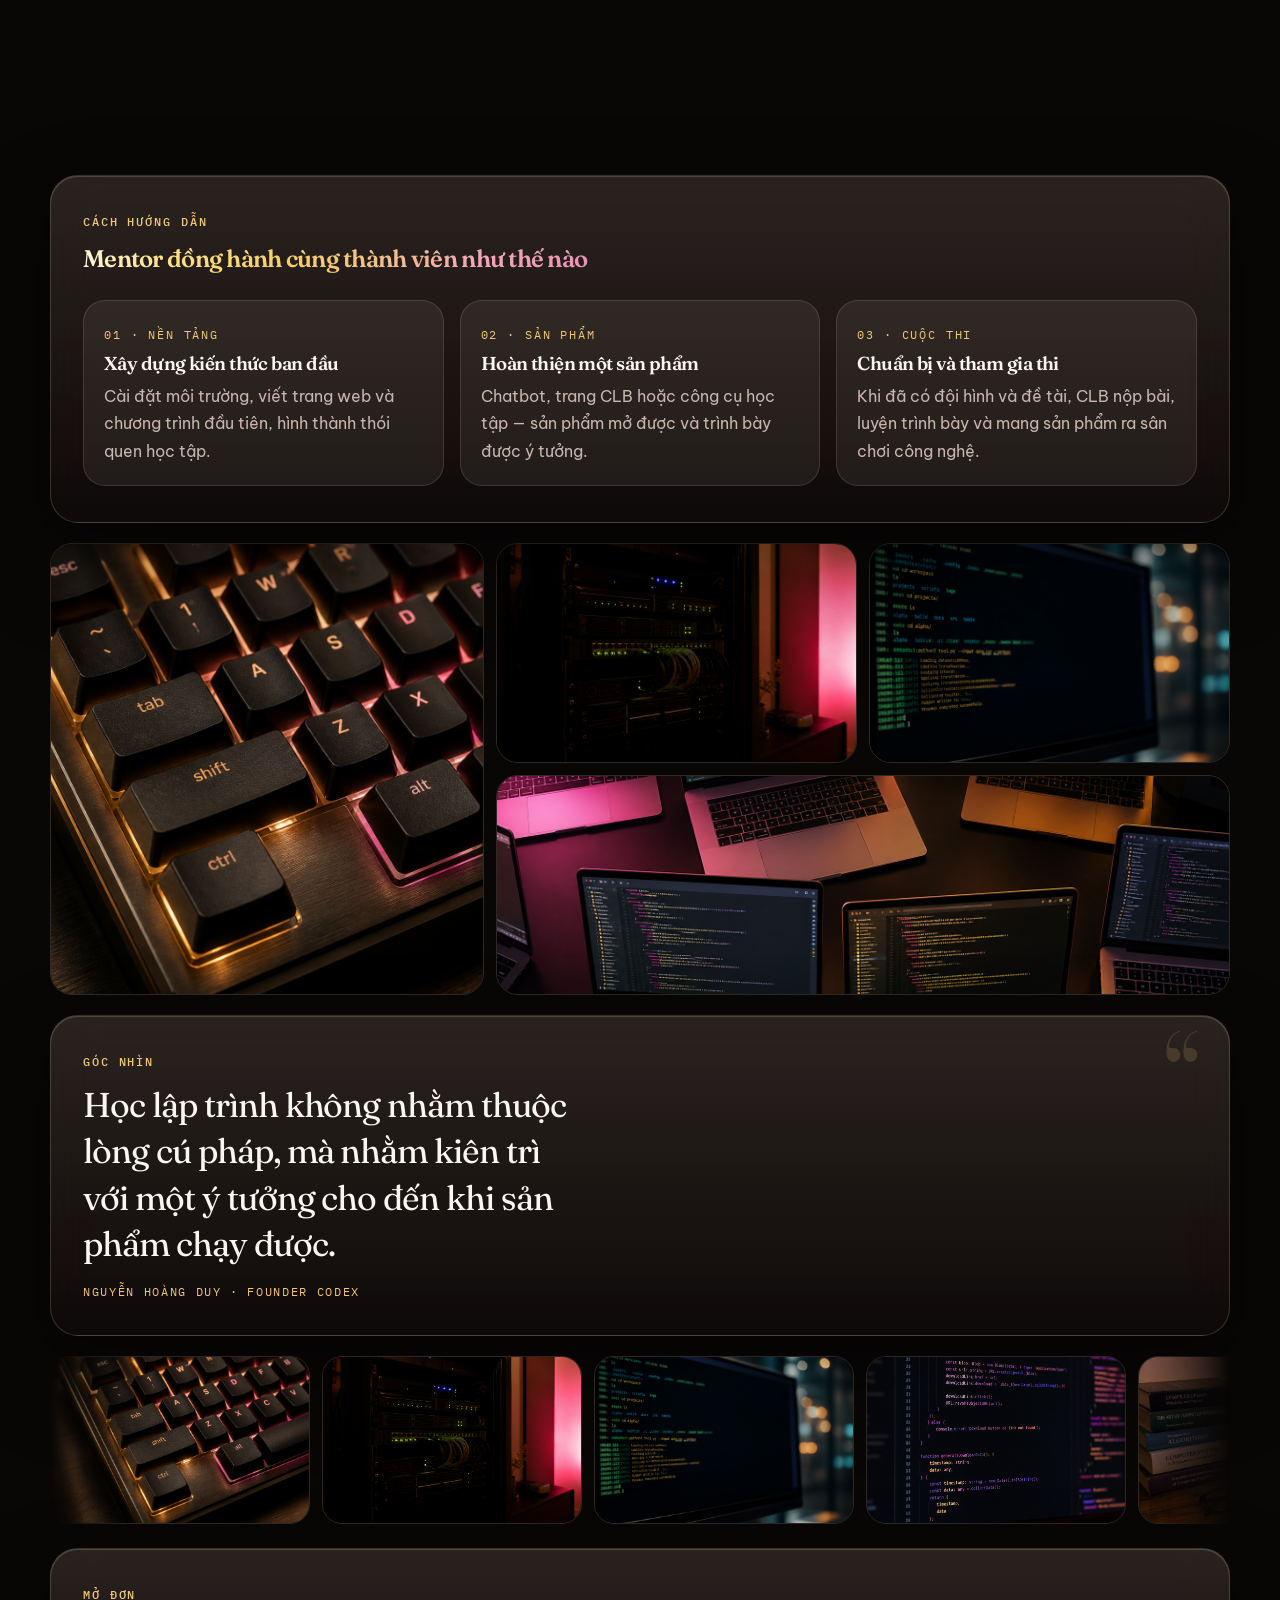
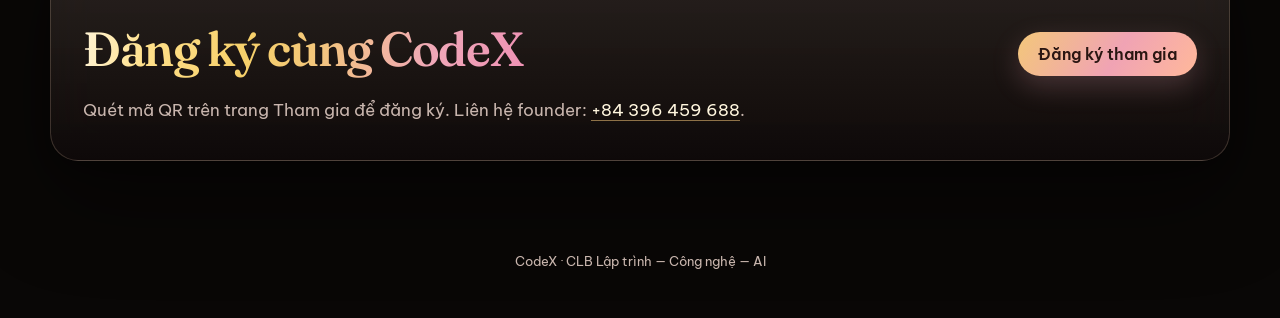
==== commit 997ab0c9: "update code moi" ====
--- a/founder.html
+++ b/founder.html
@@ -48,7 +48,7 @@
         <a href="tel:+84396459688">+84 396 459 688</a>
       </p>
       <p class="lead">
-        Hơn ba năm làm việc trong lĩnh vực công nghệ. Founder thành lập CodeX nhằm
+        Hơn hai  năm làm việc trong lĩnh vực công nghệ. Founder thành lập CodeX nhằm
         đồng hành cùng học sinh khối 10, từ nền tảng lập trình đến sản phẩm hoàn chỉnh.
       </p>
     </div>
@@ -76,8 +76,8 @@
 
     <section class="stat-row reveal">
       <article class="stat">
-        <strong class="shine-text">2+</strong>
-        <span>Năm làm việc trong ngành</span>
+        <strong class="shine-text">Kinh nghiệm</strong>
+        <span>2+ năm kinh nghiệm trong lĩnh vực công nghệ</span>
       </article>
       <article class="stat">
         <strong class="shine-text">Giải Nhất</strong>
@@ -88,8 +88,8 @@
         <span>Solve for Tomorrow</span>
       </article>
       <article class="stat">
-        <strong class="shine-text">1–1</strong>
-        <span>Hướng dẫn đến khi sản phẩm chạy được</span>
+        <strong class="shine-text">Top 15</strong>
+        <span>AI for Good</span>
       </article>
     </section>
 
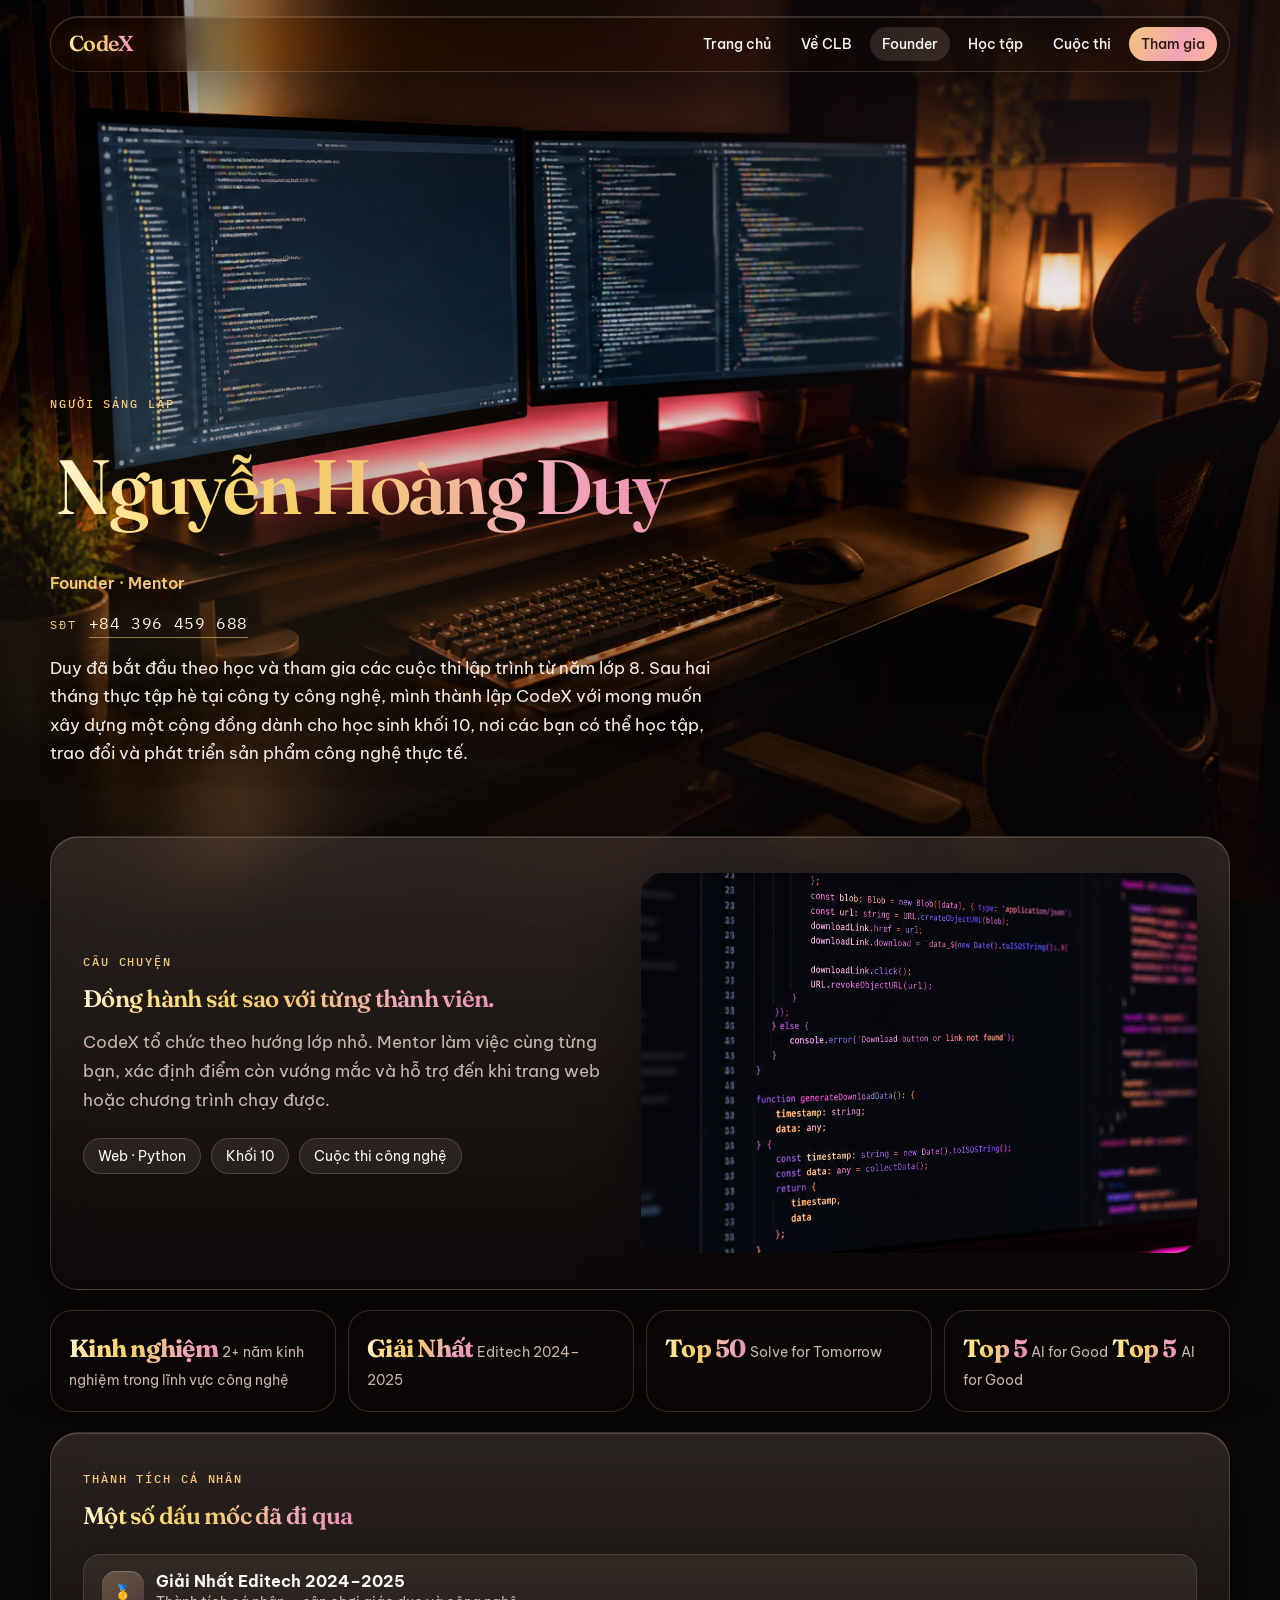
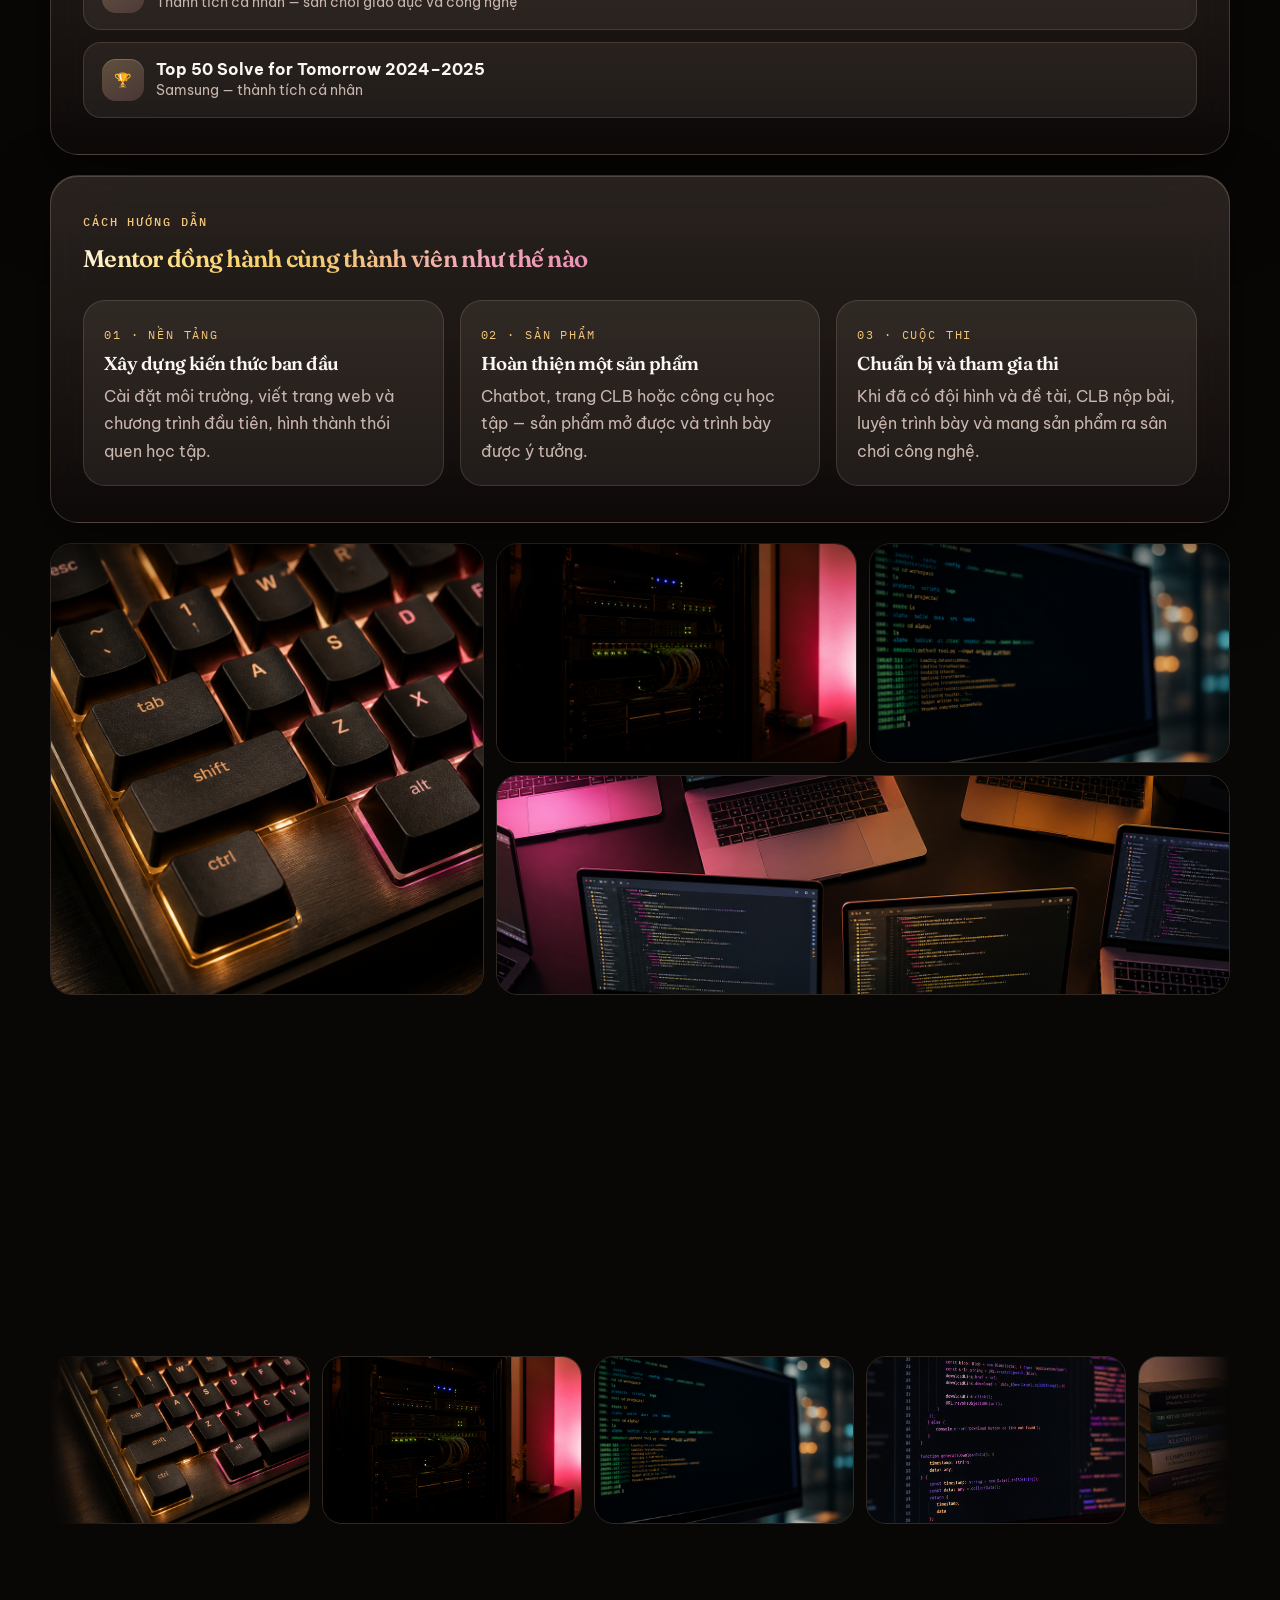
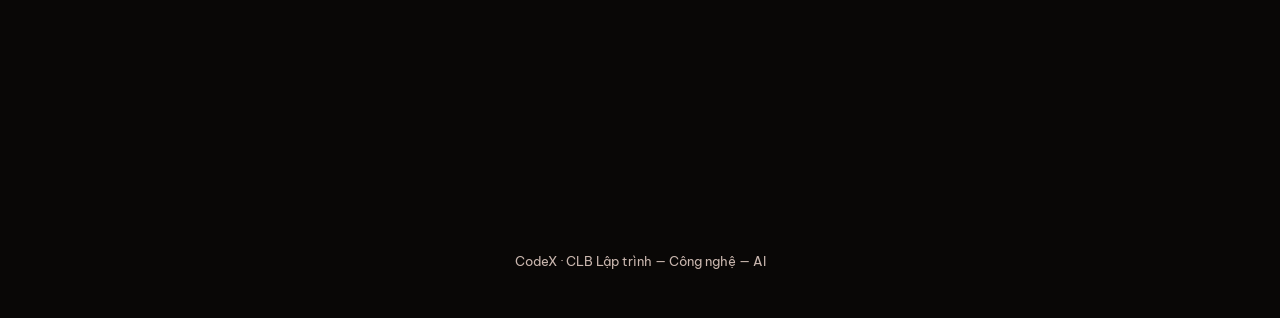
==== commit 67f32a15: "Idk what Ive edited" ====
--- a/founder.html
+++ b/founder.html
@@ -48,8 +48,7 @@
         <a href="tel:+84396459688">+84 396 459 688</a>
       </p>
       <p class="lead">
-        Hơn hai  năm làm việc trong lĩnh vực công nghệ. Founder thành lập CodeX nhằm
-        đồng hành cùng học sinh khối 10, từ nền tảng lập trình đến sản phẩm hoàn chỉnh.
+        Duy đã bắt đầu theo học và tham gia các cuộc thi lập trình từ năm lớp 8. Sau hai tháng thực tập hè tại công ty công nghệ, mình thành lập CodeX với mong muốn xây dựng một cộng đồng dành cho học sinh khối 10, nơi các bạn có thể học tập, trao đổi và phát triển sản phẩm công nghệ thực tế.
       </p>
     </div>
   </section>
@@ -88,7 +87,9 @@
         <span>Solve for Tomorrow</span>
       </article>
       <article class="stat">
-        <strong class="shine-text">Top 15</strong>
+        <strong class="shine-text">Top 5</strong>
+        <span>AI for Good</span>
+        <strong class="shine-text">Top 5</strong>
         <span>AI for Good</span>
       </article>
     </section>
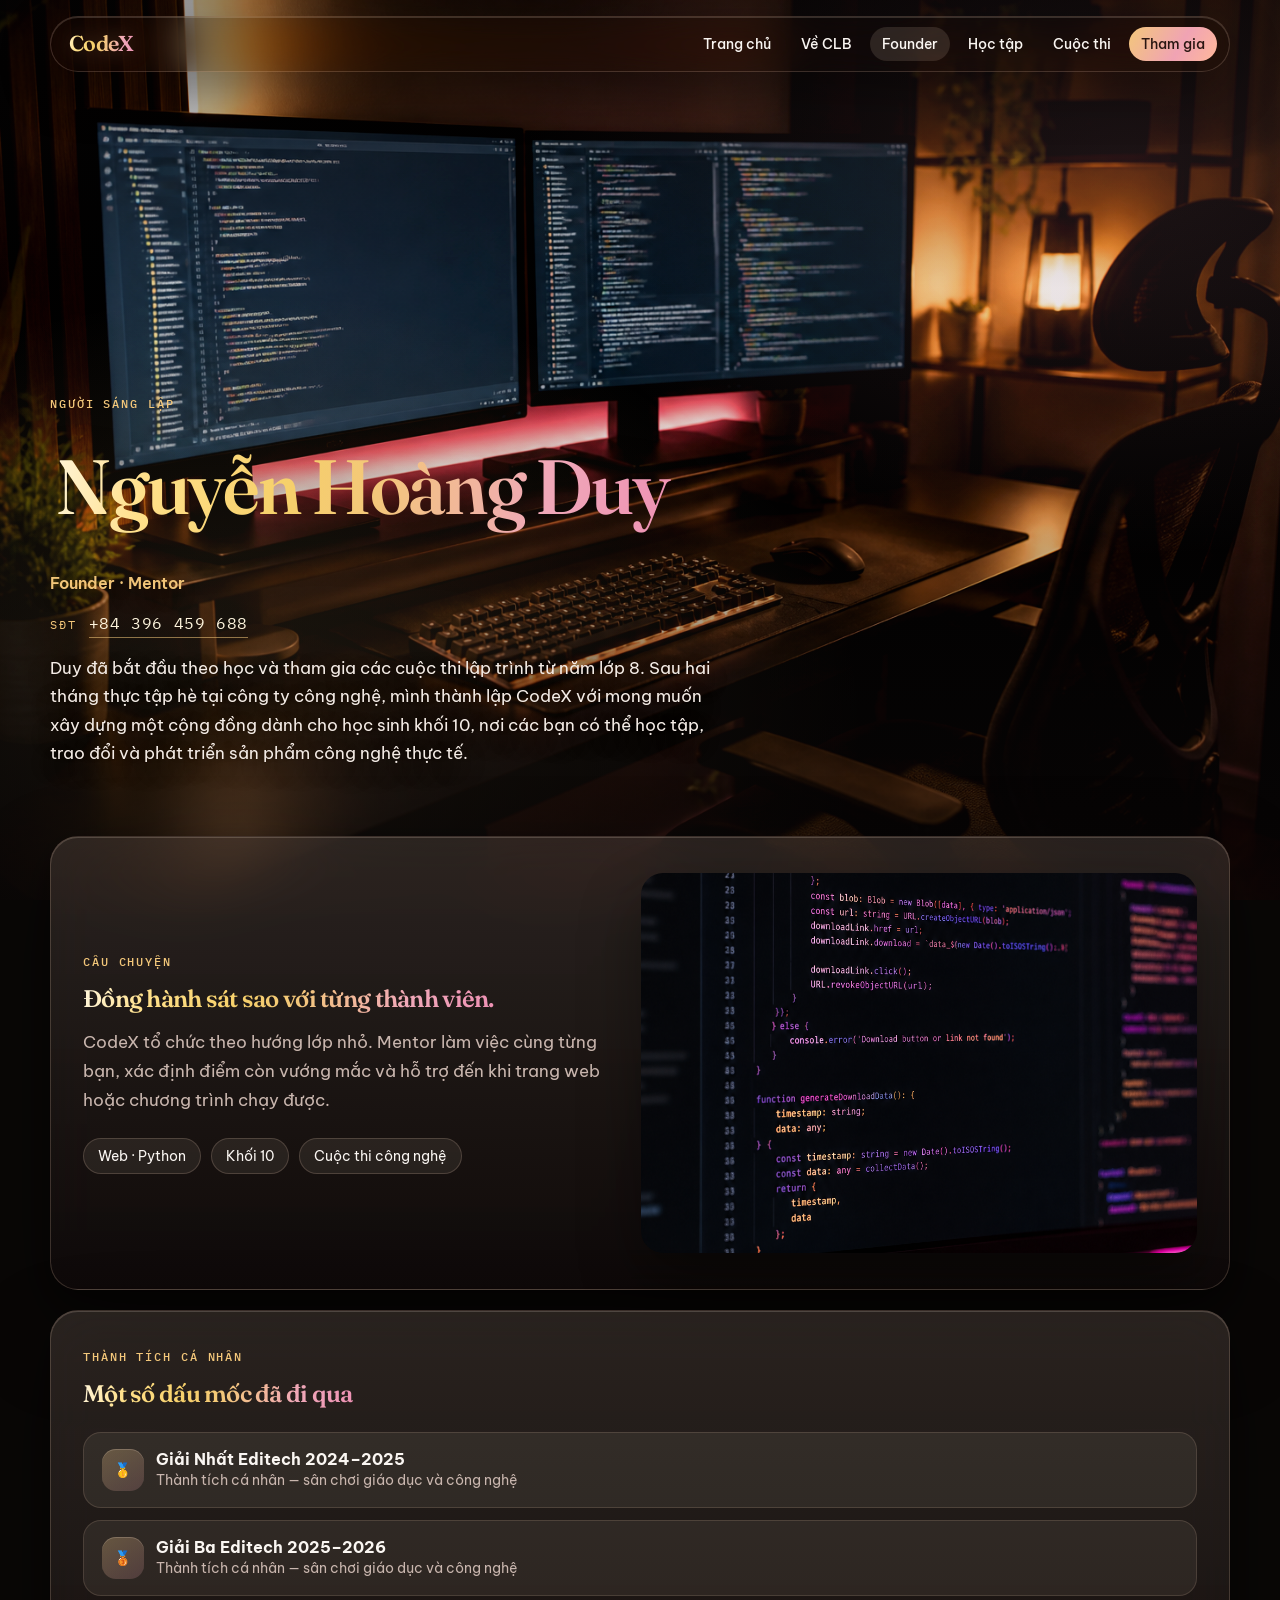
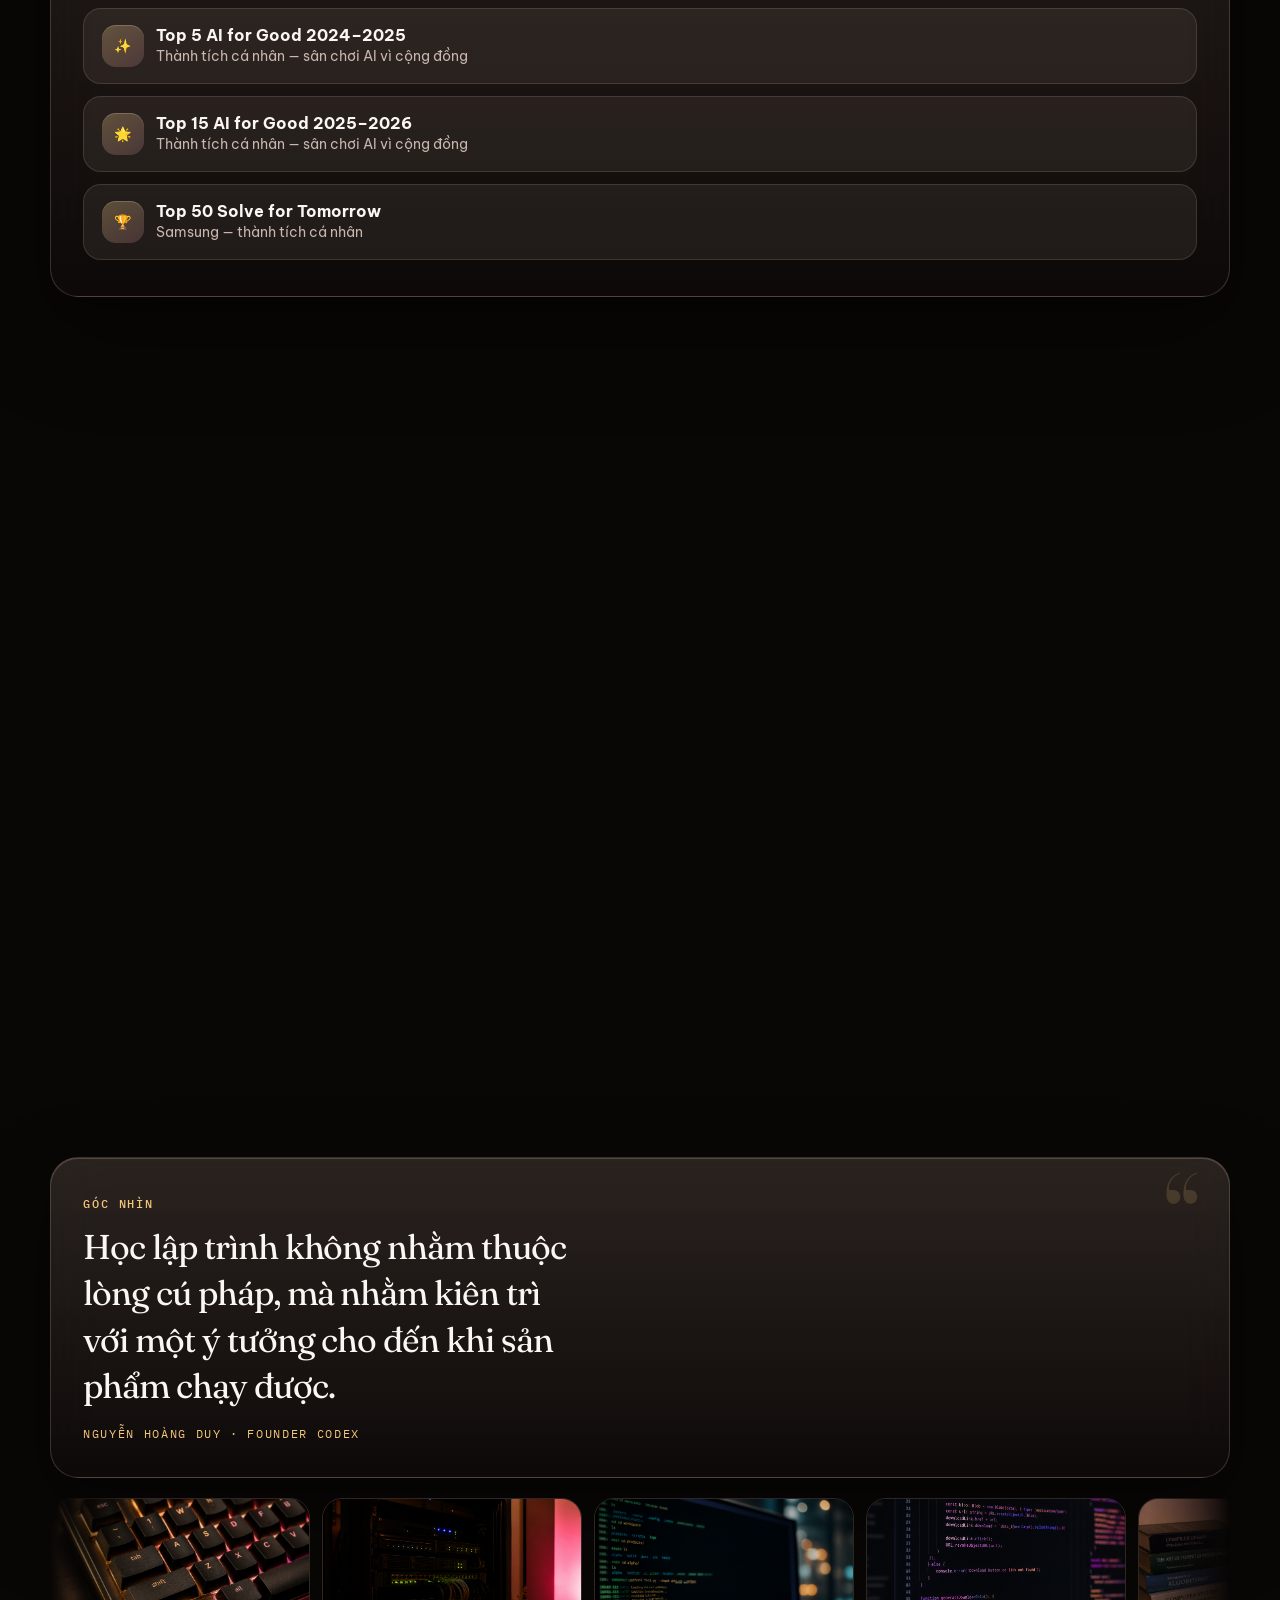
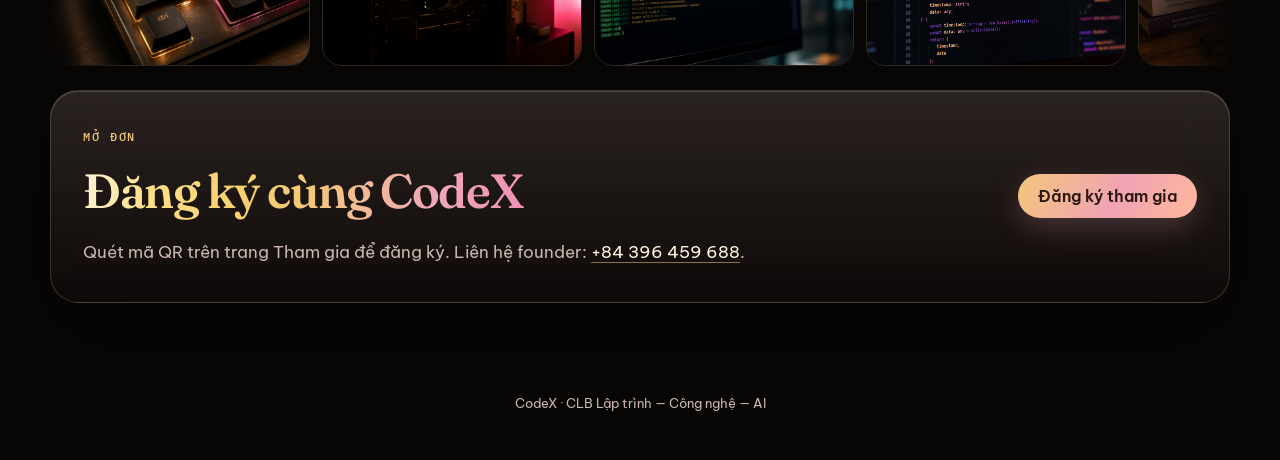
==== commit 1c93c9cd: "idk what Ive edited" ====
--- a/founder.html
+++ b/founder.html
@@ -73,28 +73,7 @@
       </figure>
     </section>
 
-    <section class="stat-row reveal">
-      <article class="stat">
-        <strong class="shine-text">Kinh nghiệm</strong>
-        <span>2+ năm kinh nghiệm trong lĩnh vực công nghệ</span>
-      </article>
-      <article class="stat">
-        <strong class="shine-text">Giải Nhất</strong>
-        <span>Editech 2024–2025</span>
-      </article>
-      <article class="stat">
-        <strong class="shine-text">Top 50</strong>
-        <span>Solve for Tomorrow</span>
-      </article>
-      <article class="stat">
-        <strong class="shine-text">Top 5</strong>
-        <span>AI for Good</span>
-        <strong class="shine-text">Top 5</strong>
-        <span>AI for Good</span>
-      </article>
-    </section>
-
-    <section class="panel reveal">
+    <section class="panel reveal in">
       <p class="kicker">Thành tích cá nhân</p>
       <h2>Một số dấu mốc đã đi qua</h2>
       <ul class="awards">
@@ -106,9 +85,30 @@
           </div>
         </li>
         <li>
+          <span class="award-icon">🥉</span>
+          <div>
+            <strong>Giải Ba Editech 2025–2026</strong>
+            <span>Thành tích cá nhân — sân chơi giáo dục và công nghệ</span>
+          </div>
+        </li>
+        <li>
+          <span class="award-icon">✨</span>
+          <div>
+            <strong>Top 5 AI for Good 2024–2025</strong>
+            <span>Thành tích cá nhân — sân chơi AI vì cộng đồng</span>
+          </div>
+        </li>
+        <li>
+          <span class="award-icon">🌟</span>
+          <div>
+            <strong>Top 15 AI for Good 2025–2026</strong>
+            <span>Thành tích cá nhân — sân chơi AI vì cộng đồng</span>
+          </div>
+        </li>
+        <li>
           <span class="award-icon">🏆</span>
           <div>
-            <strong>Top 50 Solve for Tomorrow 2024–2025</strong>
+            <strong>Top 50 Solve for Tomorrow</strong>
             <span>Samsung — thành tích cá nhân</span>
           </div>
         </li>
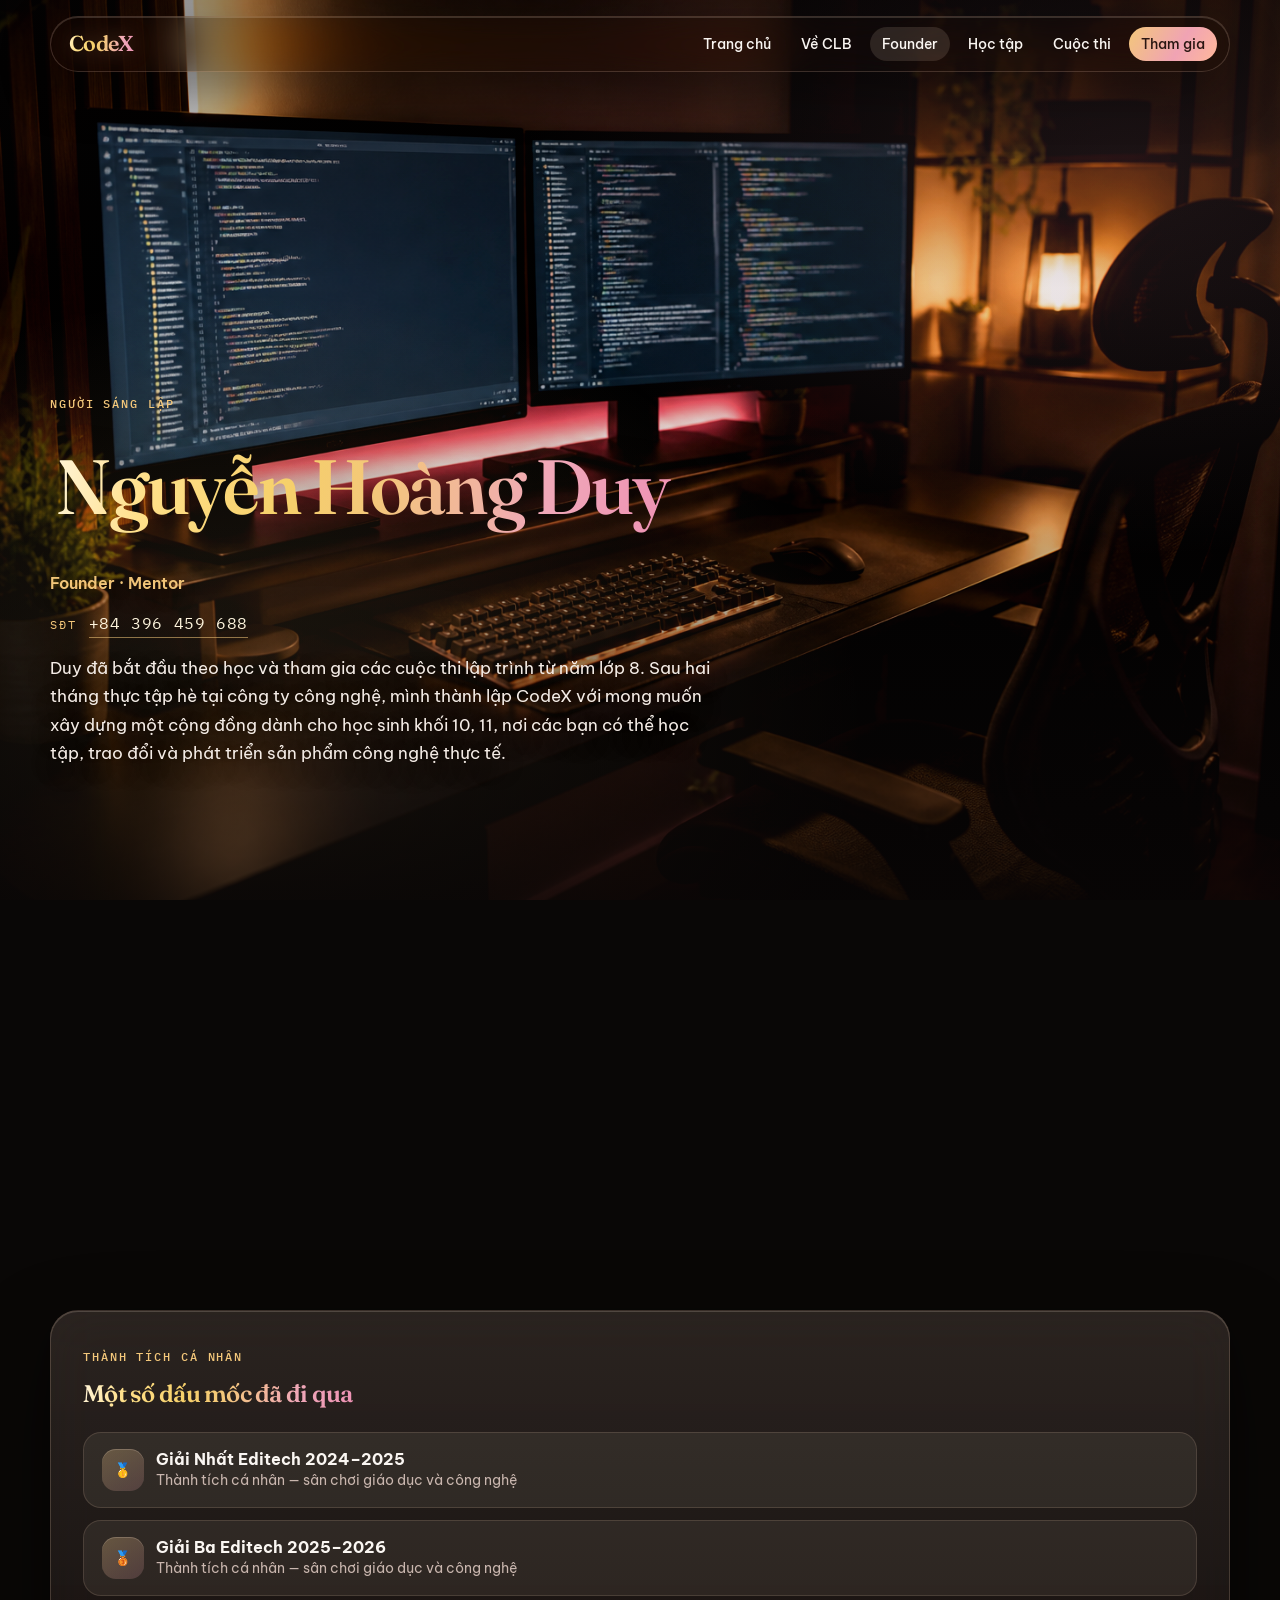
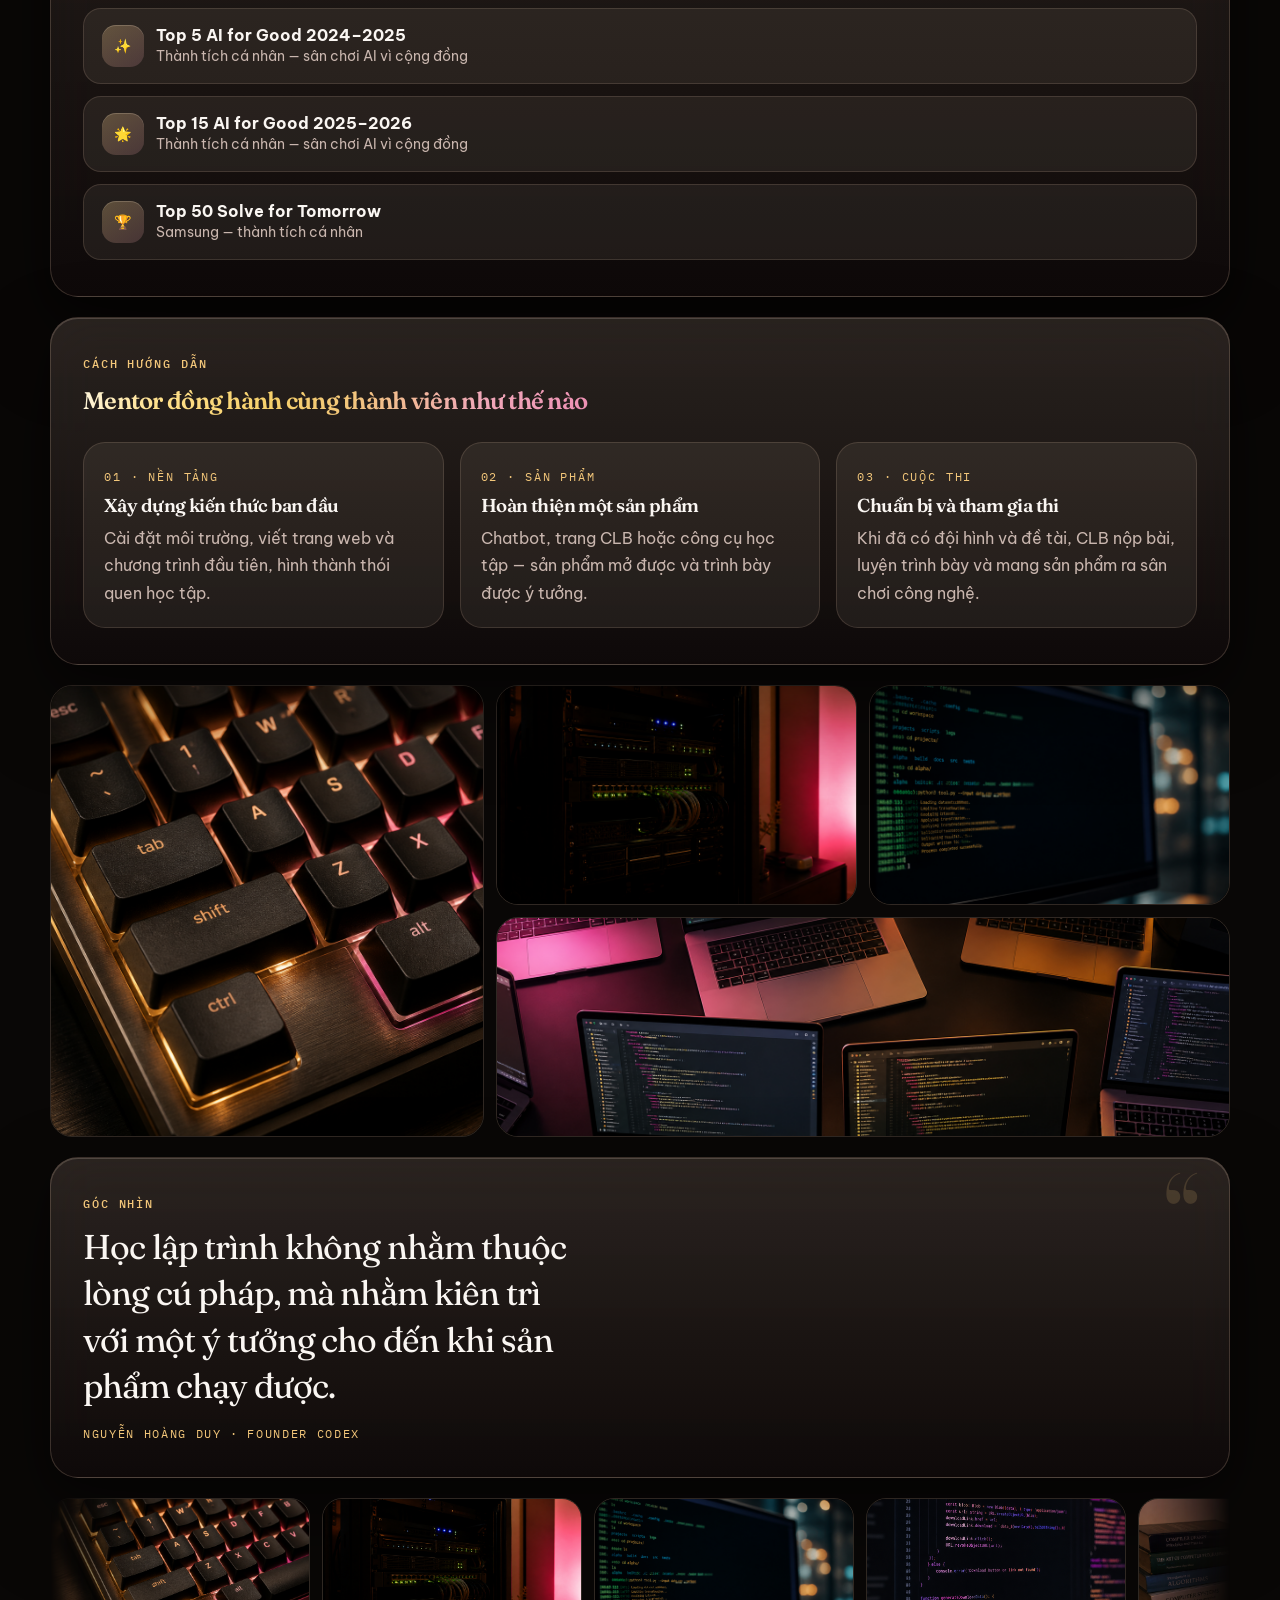
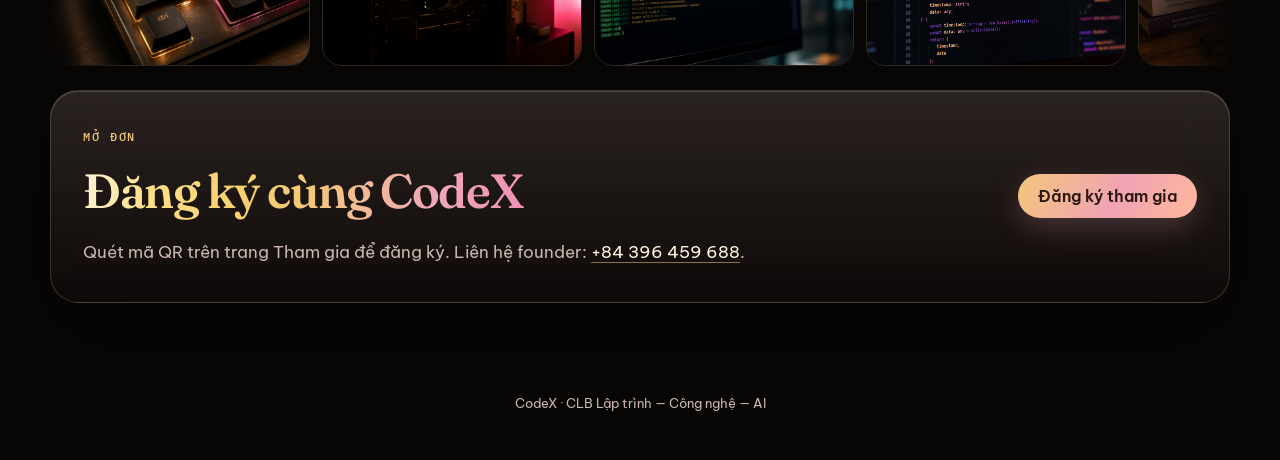
==== commit 89a32264: "IDK what Ive edited" ====
--- a/founder.html
+++ b/founder.html
@@ -48,7 +48,7 @@
         <a href="tel:+84396459688">+84 396 459 688</a>
       </p>
       <p class="lead">
-        Duy đã bắt đầu theo học và tham gia các cuộc thi lập trình từ năm lớp 8. Sau hai tháng thực tập hè tại công ty công nghệ, mình thành lập CodeX với mong muốn xây dựng một cộng đồng dành cho học sinh khối 10, nơi các bạn có thể học tập, trao đổi và phát triển sản phẩm công nghệ thực tế.
+        Duy đã bắt đầu theo học và tham gia các cuộc thi lập trình từ năm lớp 8. Sau hai tháng thực tập hè tại công ty công nghệ, mình thành lập CodeX với mong muốn xây dựng một cộng đồng dành cho học sinh khối 10, 11, nơi các bạn có thể học tập, trao đổi và phát triển sản phẩm công nghệ thực tế.
       </p>
     </div>
   </section>
